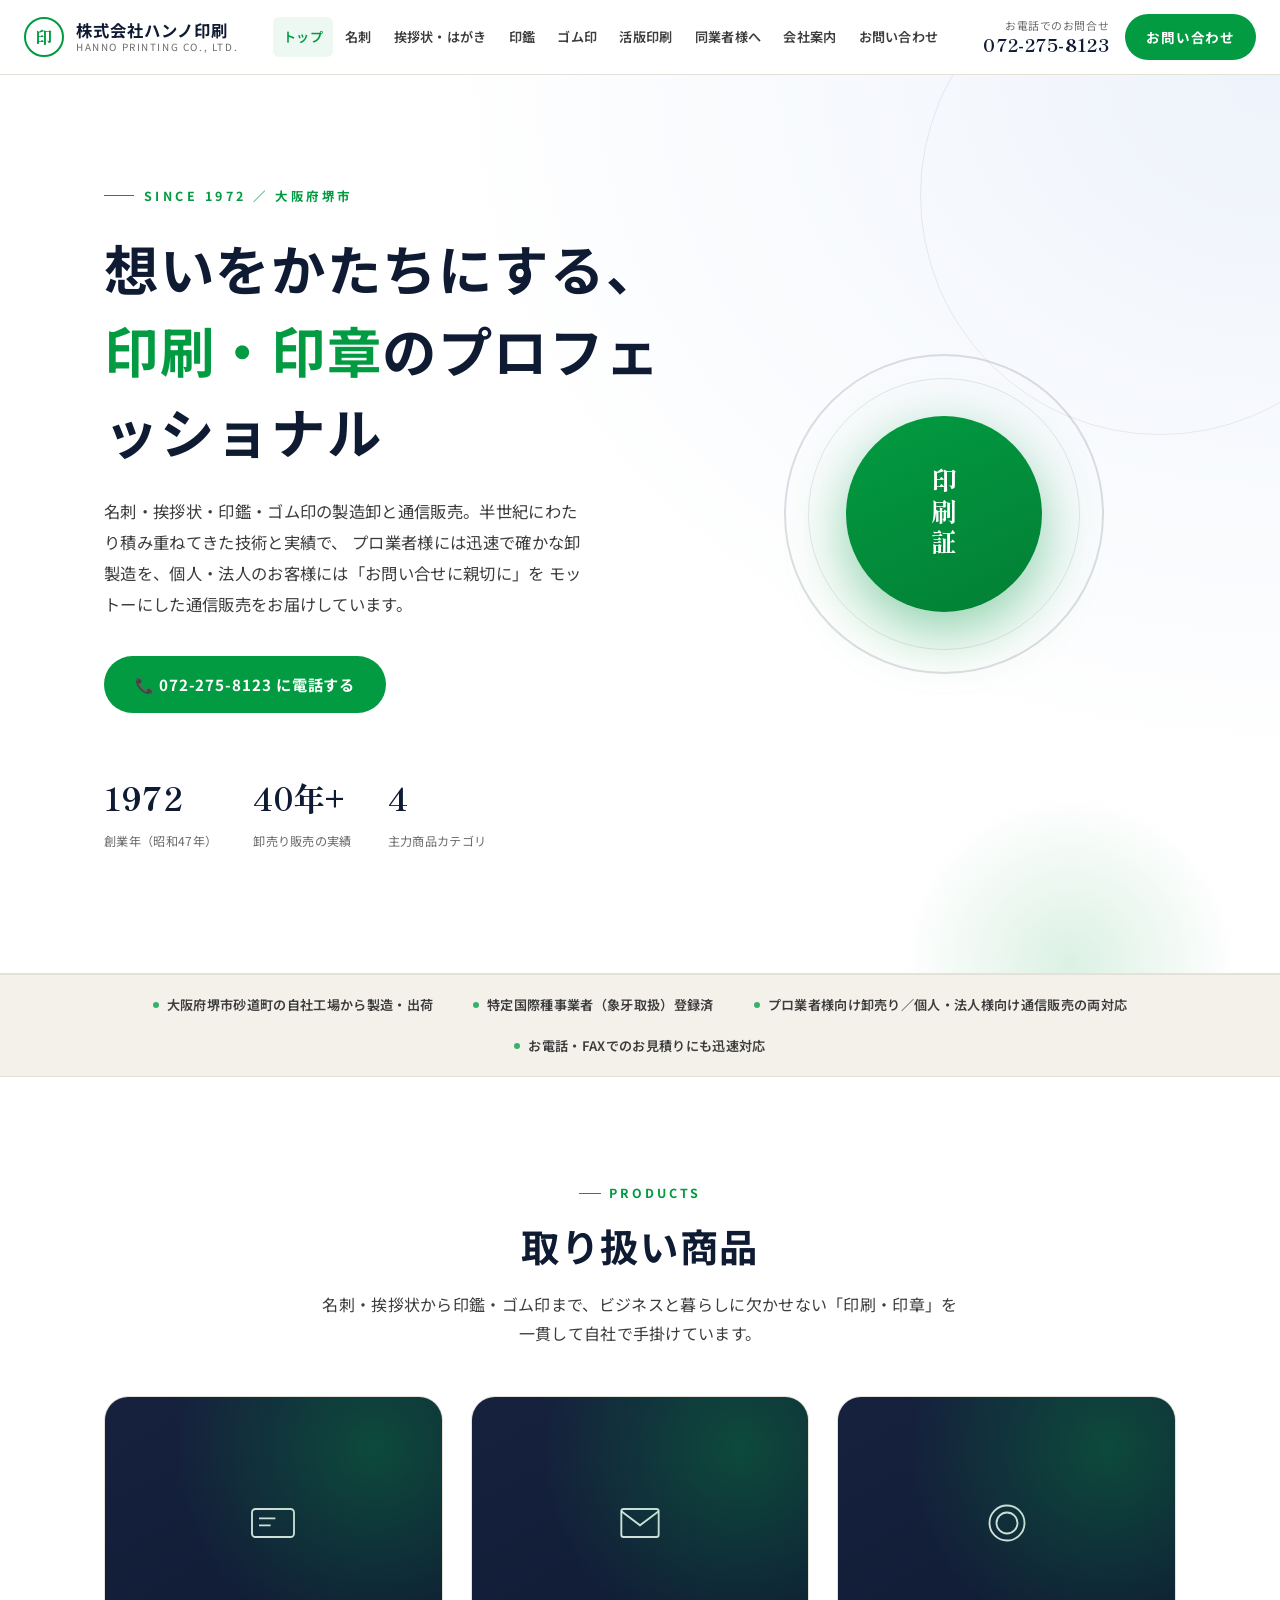
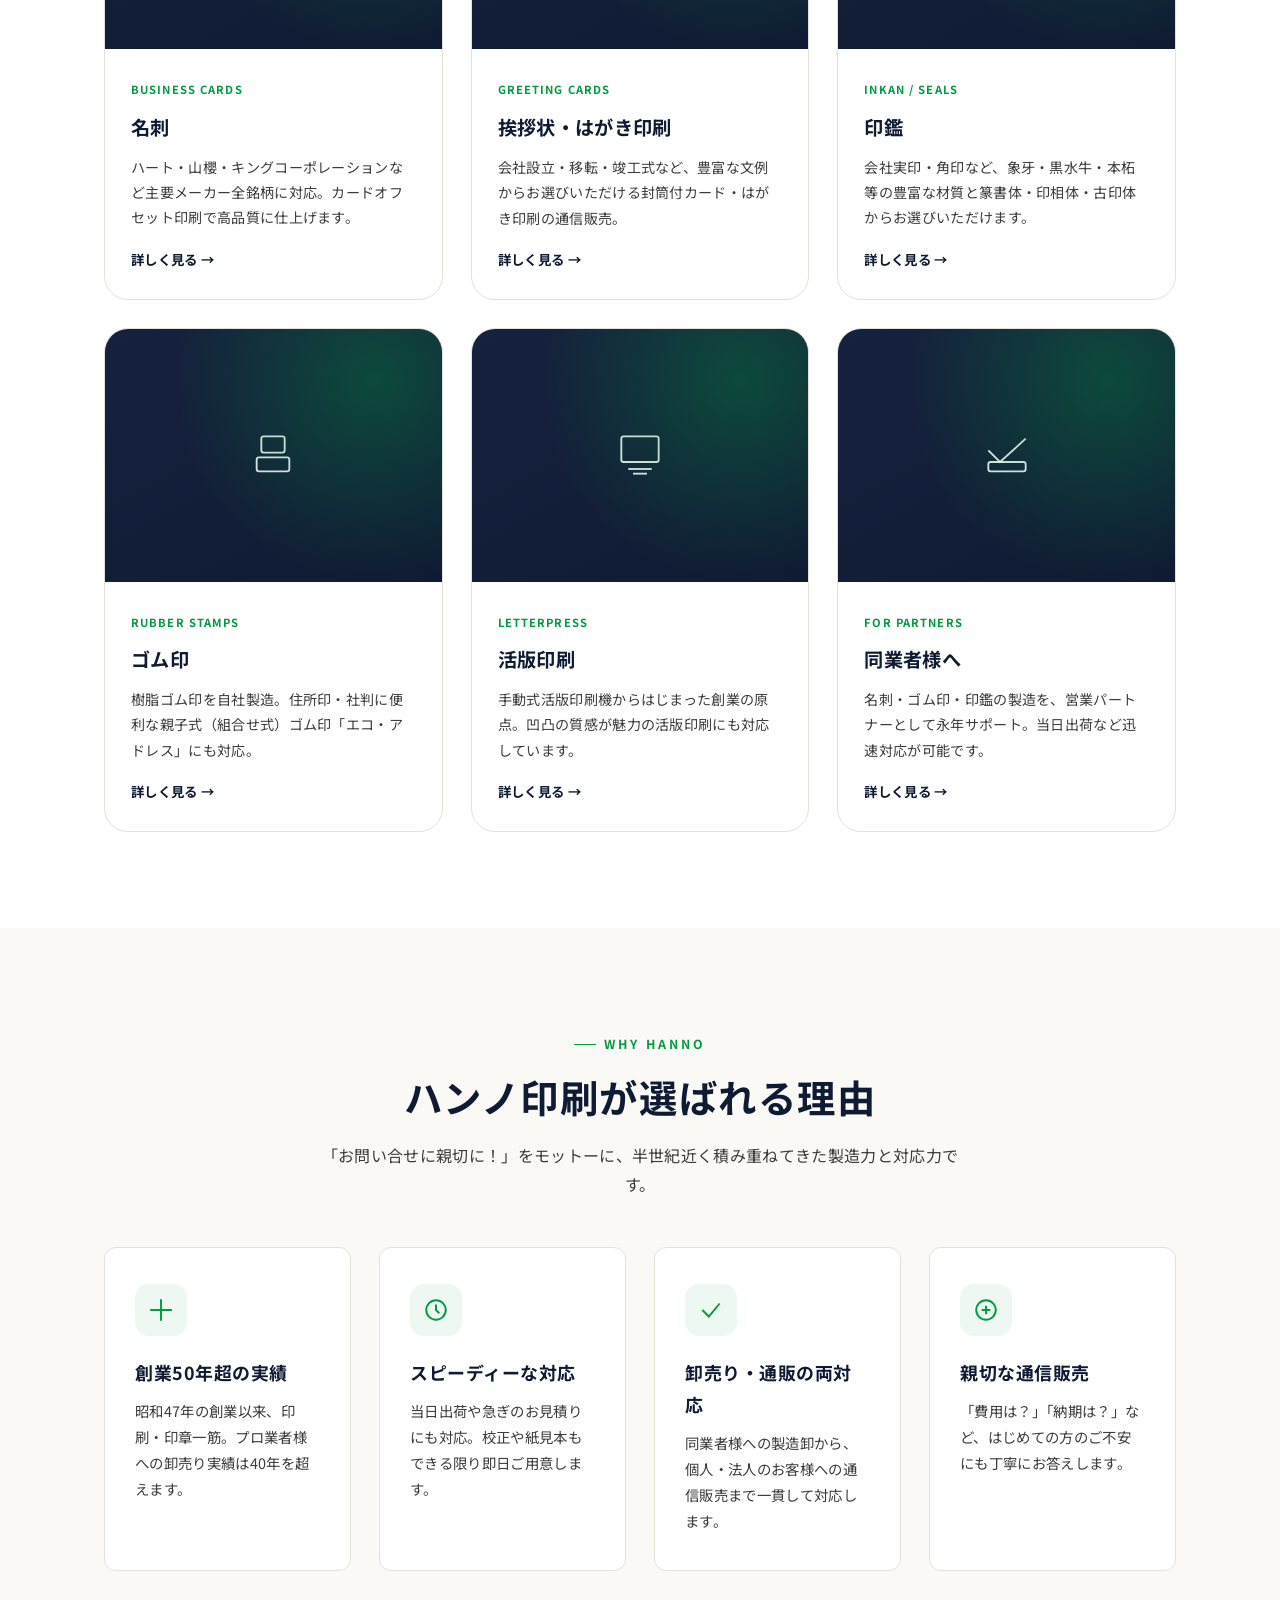
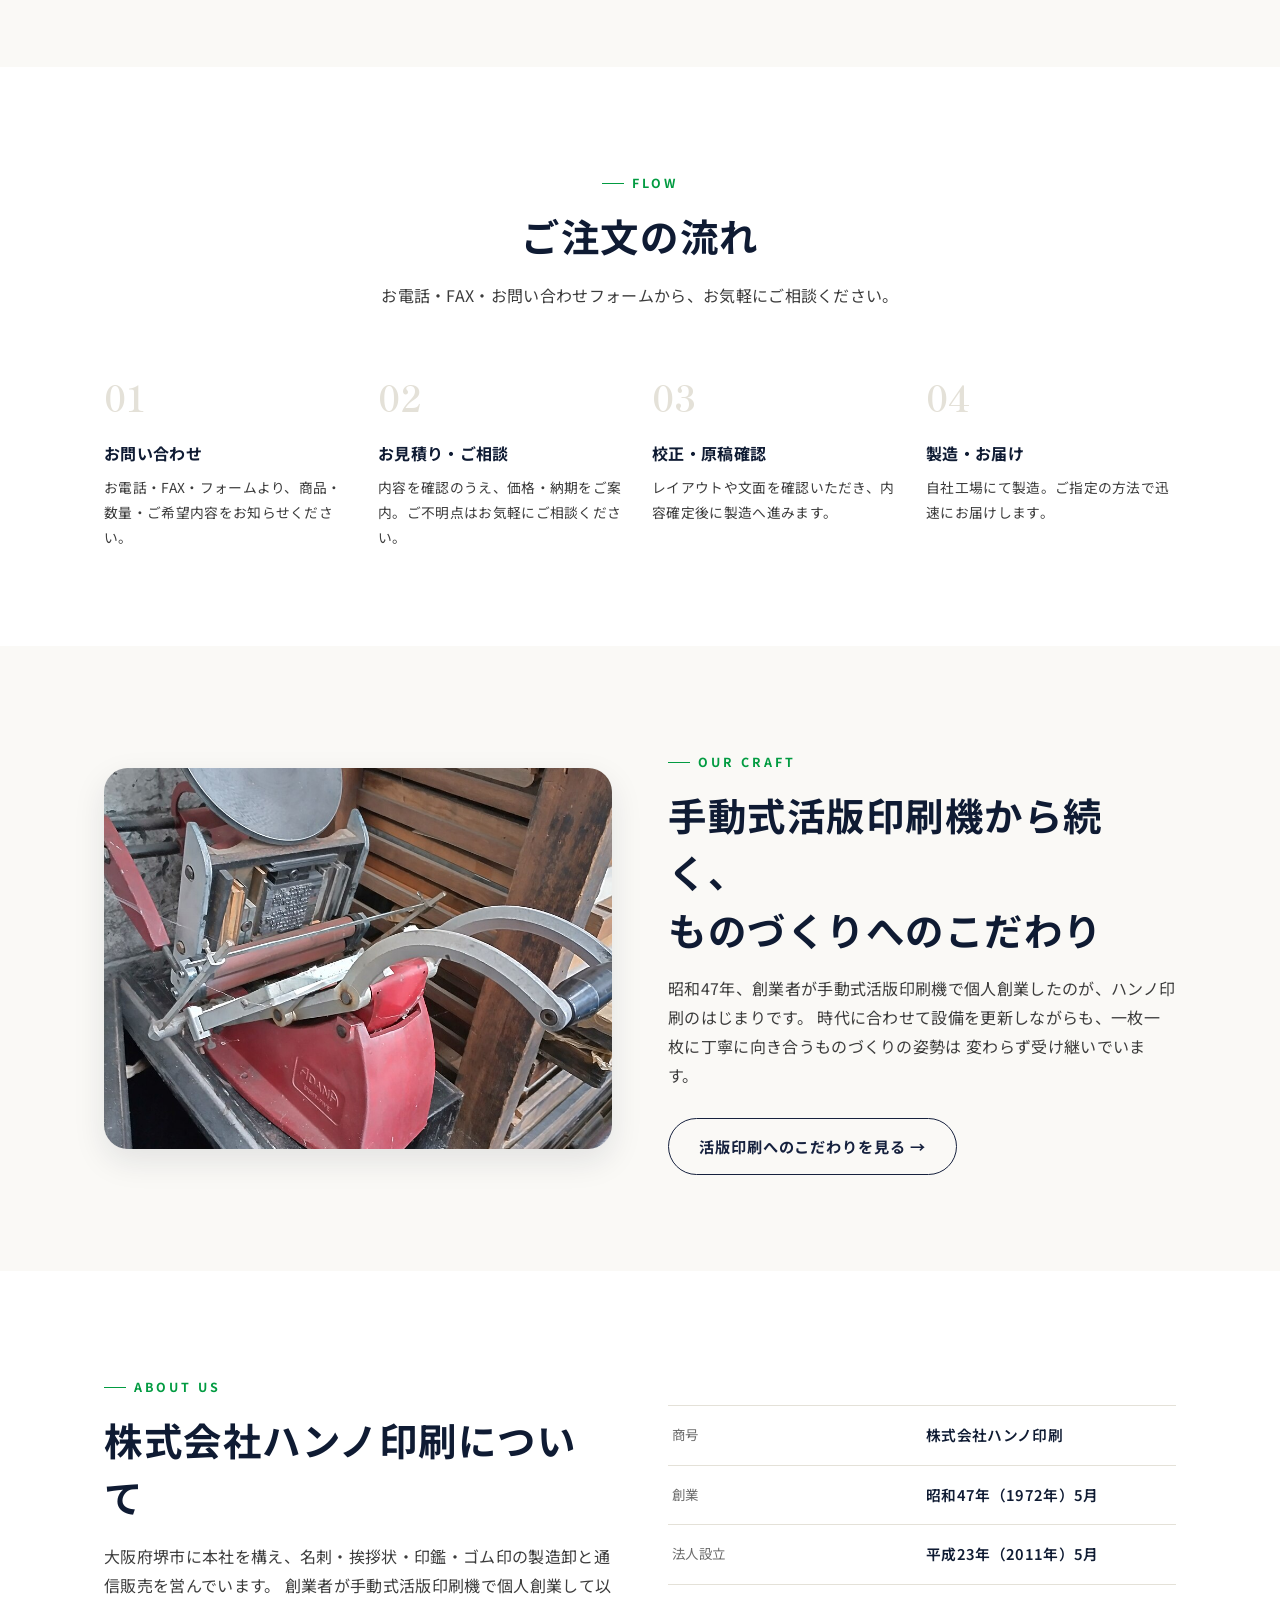
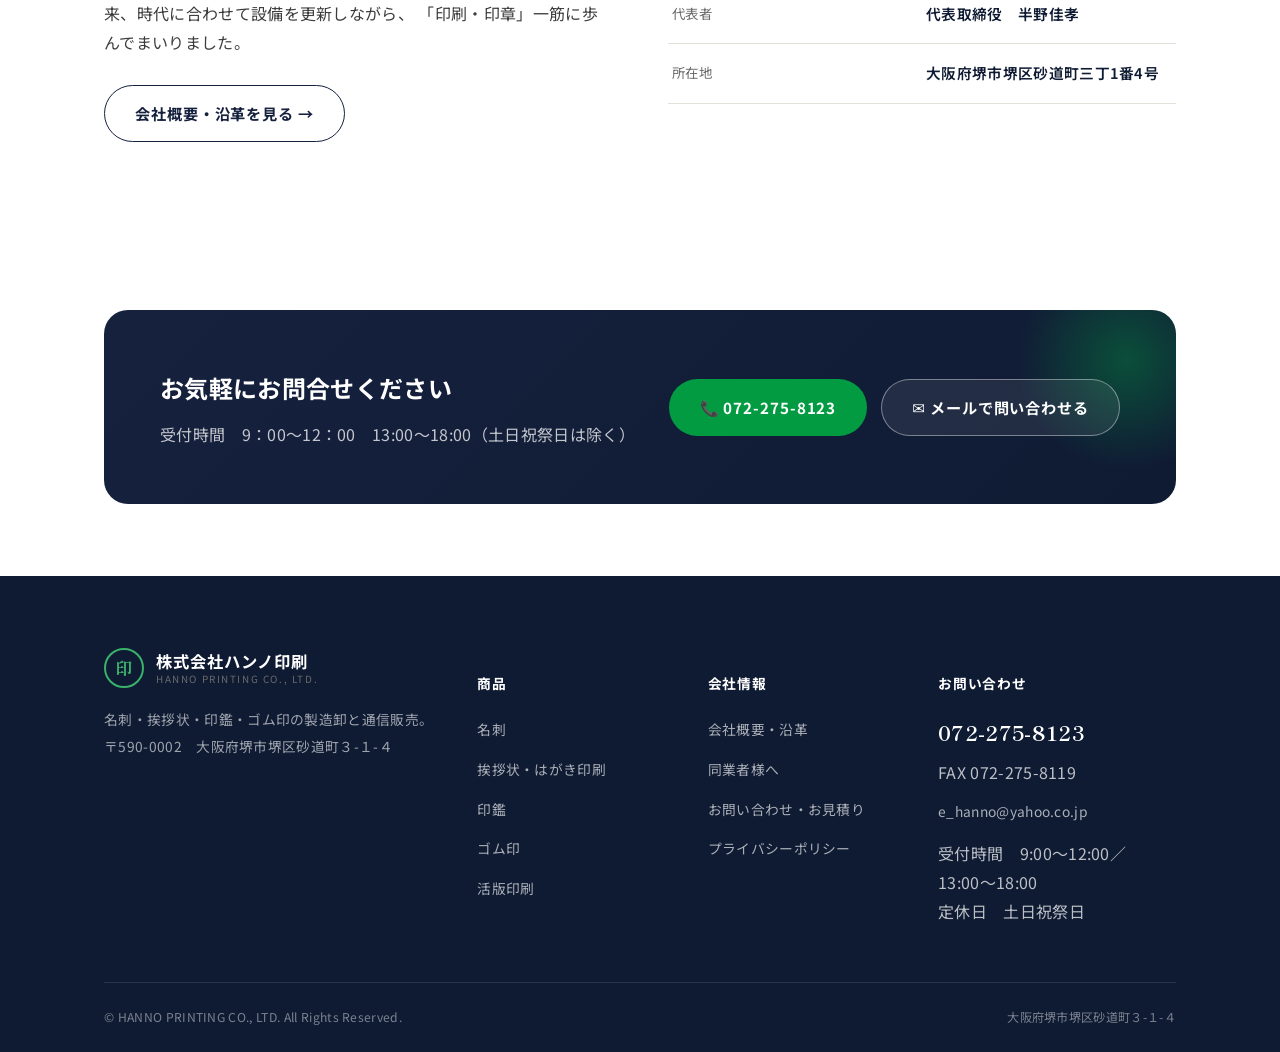
==== index.html @ 9404902e "サイト全面リニューアル：全11ページを新規作成 株式会社ハンノ印刷のホームページを、静的HTML/CSSで全面刷新。 名刺・挨拶状・印鑑・ゴム印・活版印刷・同業者様向け案内・会社案内・ お問い合わせ・" ====
<!doctype html>
<html lang="ja">
<head>
<meta charset="UTF-8">
<meta name="viewport" content="width=device-width, initial-scale=1">
<title>名刺・挨拶状・印鑑・ゴム印の製造卸と通信販売｜株式会社ハンノ印刷（大阪府堺市）</title>
<meta name="description" content="大阪府堺市の株式会社ハンノ印刷。名刺・挨拶状・印鑑・ゴム印の製造卸と通信販売を昭和47年の創業以来手掛けています。プロ業者様への卸売りから、個人・法人様への通信販売まで、親切・迅速な対応をお約束します。">
<link rel="preconnect" href="https://fonts.googleapis.com">
<link rel="preconnect" href="https://fonts.gstatic.com" crossorigin>
<link href="https://fonts.googleapis.com/css2?family=Noto+Sans+JP:wght@400;500;600;700&family=Shippori+Mincho:wght@600;700&display=swap" rel="stylesheet">
<link rel="stylesheet" href="assets/css/style.css">
</head>
<body>

<header class="site-header">
  <div class="header-inner">
    <a href="index.html" class="brand">
      <span class="brand-mark">印</span>
      <span class="brand-text">
        <span class="brand-jp">株式会社ハンノ印刷</span>
        <span class="brand-en">HANNO PRINTING CO., LTD.</span>
      </span>
    </a>
    <nav class="main-nav">
      <a href="index.html" class="active">トップ</a>
      <a href="business-cards.html">名刺</a>
      <a href="greeting-cards.html">挨拶状・はがき</a>
      <a href="inkan.html">印鑑</a>
      <a href="gomuin.html">ゴム印</a>
      <a href="letterpress.html">活版印刷</a>
      <a href="wholesale.html">同業者様へ</a>
      <a href="company.html">会社案内</a>
      <a href="contact.html">お問い合わせ</a>
    </nav>
    <div class="header-cta">
      <div class="header-tel">
        <span class="tel-label">お電話でのお問合せ</span>
        <a class="tel-number" href="tel:0722758123">072-275-8123</a>
      </div>
      <a href="contact.html" class="btn btn-primary btn-sm">お問い合わせ</a>
      <button class="nav-toggle" aria-label="メニューを開く">
        <svg viewBox="0 0 24 24" width="24" height="24" fill="none" stroke="currentColor" stroke-width="2" stroke-linecap="round"><line x1="3" y1="6" x2="21" y2="6"/><line x1="3" y1="12" x2="21" y2="12"/><line x1="3" y1="18" x2="21" y2="18"/></svg>
      </button>
    </div>
  </div>
</header>

<div class="mobile-nav">
  <div class="mobile-nav-head">
    <span class="brand-jp" style="color:#fff;font-weight:700;">MENU</span>
    <button class="mobile-nav-close" aria-label="閉じる">×</button>
  </div>
  <ul>
    <li><a href="index.html">トップページ</a></li>
    <li><a href="business-cards.html">名刺</a></li>
    <li><a href="greeting-cards.html">挨拶状・はがき印刷</a></li>
    <li><a href="examples.html">挨拶状 文例集</a></li>
    <li><a href="inkan.html">印鑑</a></li>
    <li><a href="gomuin.html">ゴム印</a></li>
    <li><a href="letterpress.html">活版印刷</a></li>
    <li><a href="wholesale.html">同業者様へ</a></li>
    <li><a href="company.html">会社案内</a></li>
    <li><a href="contact.html">お問い合わせ・お見積り</a></li>
    <li><a href="privacy.html">プライバシーポリシー</a></li>
  </ul>
  <a class="mn-tel" href="tel:0722758123">📞 072-275-8123（お電話でのお問合せ）</a>
</div>

<main>

  <!-- ===== HERO ===== -->
  <section class="hero">
    <div class="hero-inner">
      <div class="hero-copy">
        <span class="hero-eyebrow">Since 1972 ／ 大阪府堺市</span>
        <h1>想いをかたちにする、<br><em>印刷・印章</em>のプロフェッショナル</h1>
        <p class="hero-lead">
          名刺・挨拶状・印鑑・ゴム印の製造卸と通信販売。半世紀にわたり積み重ねてきた技術と実績で、
          プロ業者様には迅速で確かな卸製造を、個人・法人のお客様には「お問い合せに親切に」を
          モットーにした通信販売をお届けしています。
        </p>
        <div class="hero-actions">
          <a href="tel:0722758123" class="btn btn-primary">📞 072-275-8123 に電話する</a>
          <a href="contact.html" class="btn btn-ghost-light">お見積り・お問い合わせ</a>
        </div>
        <div class="hero-stats">
          <div class="stat">
            <div class="stat-num">1972</div>
            <div class="stat-label">創業年（昭和47年）</div>
          </div>
          <div class="stat">
            <div class="stat-num">40年+</div>
            <div class="stat-label">卸売り販売の実績</div>
          </div>
          <div class="stat">
            <div class="stat-num">4</div>
            <div class="stat-label">主力商品カテゴリ</div>
          </div>
        </div>
      </div>
      <div class="hero-visual">
        <div class="seal-emblem">
          <div class="seal-core"><span>印刷証</span></div>
        </div>
      </div>
    </div>
  </section>

  <div class="trust-strip">
    <div class="container">
      <span class="trust-item">大阪府堺市砂道町の自社工場から製造・出荷</span>
      <span class="trust-item">特定国際種事業者（象牙取扱）登録済</span>
      <span class="trust-item">プロ業者様向け卸売り／個人・法人様向け通信販売の両対応</span>
      <span class="trust-item">お電話・FAXでのお見積りにも迅速対応</span>
    </div>
  </div>

  <!-- ===== PRODUCTS ===== -->
  <section class="section" id="products">
    <div class="container">
      <div class="section-head center">
        <span class="eyebrow">Products</span>
        <h2 class="section-title">取り扱い商品</h2>
        <p class="section-lead">
          名刺・挨拶状から印鑑・ゴム印まで、ビジネスと暮らしに欠かせない「印刷・印章」を
          一貫して自社で手掛けています。
        </p>
      </div>

      <div class="grid grid-3">
        <a href="business-cards.html" class="product-card">
          <div class="thumb">
            <svg viewBox="0 0 48 48" fill="none" stroke="currentColor" stroke-width="1.6"><rect x="6" y="12" width="36" height="24" rx="3"/><line x1="12" y1="20" x2="26" y2="20"/><line x1="12" y1="26" x2="22" y2="26"/></svg>
          </div>
          <div class="body">
            <span class="tag">BUSINESS CARDS</span>
            <h3>名刺</h3>
            <p>ハート・山櫻・キングコーポレーションなど主要メーカー全銘柄に対応。カードオフセット印刷で高品質に仕上げます。</p>
            <span class="more">詳しく見る →</span>
          </div>
        </a>

        <a href="greeting-cards.html" class="product-card">
          <div class="thumb">
            <svg viewBox="0 0 48 48" fill="none" stroke="currentColor" stroke-width="1.6"><path d="M8 14 L24 26 L40 14"/><rect x="8" y="12" width="32" height="24" rx="2"/></svg>
          </div>
          <div class="body">
            <span class="tag">GREETING CARDS</span>
            <h3>挨拶状・はがき印刷</h3>
            <p>会社設立・移転・竣工式など、豊富な文例からお選びいただける封筒付カード・はがき印刷の通信販売。</p>
            <span class="more">詳しく見る →</span>
          </div>
        </a>

        <a href="inkan.html" class="product-card">
          <div class="thumb">
            <svg viewBox="0 0 48 48" fill="none" stroke="currentColor" stroke-width="1.6"><circle cx="24" cy="24" r="15"/><circle cx="24" cy="24" r="9"/></svg>
          </div>
          <div class="body">
            <span class="tag">INKAN / SEALS</span>
            <h3>印鑑</h3>
            <p>会社実印・角印など、象牙・黒水牛・本柘等の豊富な材質と篆書体・印相体・古印体からお選びいただけます。</p>
            <span class="more">詳しく見る →</span>
          </div>
        </a>

        <a href="gomuin.html" class="product-card">
          <div class="thumb">
            <svg viewBox="0 0 48 48" fill="none" stroke="currentColor" stroke-width="1.6"><rect x="14" y="8" width="20" height="14" rx="2"/><rect x="10" y="26" width="28" height="12" rx="2"/></svg>
          </div>
          <div class="body">
            <span class="tag">RUBBER STAMPS</span>
            <h3>ゴム印</h3>
            <p>樹脂ゴム印を自社製造。住所印・社判に便利な親子式（組合せ式）ゴム印「エコ・アドレス」にも対応。</p>
            <span class="more">詳しく見る →</span>
          </div>
        </a>

        <a href="letterpress.html" class="product-card">
          <div class="thumb">
            <svg viewBox="0 0 48 48" fill="none" stroke="currentColor" stroke-width="1.6"><rect x="8" y="8" width="32" height="22" rx="2"/><line x1="14" y1="36" x2="34" y2="36"/><line x1="18" y1="40" x2="30" y2="40"/></svg>
          </div>
          <div class="body">
            <span class="tag">LETTERPRESS</span>
            <h3>活版印刷</h3>
            <p>手動式活版印刷機からはじまった創業の原点。凹凸の質感が魅力の活版印刷にも対応しています。</p>
            <span class="more">詳しく見る →</span>
          </div>
        </a>

        <a href="wholesale.html" class="product-card">
          <div class="thumb">
            <svg viewBox="0 0 48 48" fill="none" stroke="currentColor" stroke-width="1.6"><path d="M8 20 L18 30 L40 10"/><rect x="8" y="30" width="32" height="8" rx="2"/></svg>
          </div>
          <div class="body">
            <span class="tag">FOR PARTNERS</span>
            <h3>同業者様へ</h3>
            <p>名刺・ゴム印・印鑑の製造を、営業パートナーとして永年サポート。当日出荷など迅速対応が可能です。</p>
            <span class="more">詳しく見る →</span>
          </div>
        </a>
      </div>
    </div>
  </section>

  <!-- ===== WHY US ===== -->
  <section class="section alt">
    <div class="container">
      <div class="section-head center">
        <span class="eyebrow">Why Hanno</span>
        <h2 class="section-title">ハンノ印刷が選ばれる理由</h2>
        <p class="section-lead">「お問い合せに親切に！」をモットーに、半世紀近く積み重ねてきた製造力と対応力です。</p>
      </div>
      <div class="grid grid-4">
        <div class="card">
          <div class="card-icon"><svg viewBox="0 0 24 24" fill="none" stroke="currentColor" stroke-width="1.8"><path d="M12 2v20M2 12h20"/></svg></div>
          <h3>創業50年超の実績</h3>
          <p>昭和47年の創業以来、印刷・印章一筋。プロ業者様への卸売り実績は40年を超えます。</p>
        </div>
        <div class="card">
          <div class="card-icon"><svg viewBox="0 0 24 24" fill="none" stroke="currentColor" stroke-width="1.8"><circle cx="12" cy="12" r="9"/><path d="M12 7v5l3 3"/></svg></div>
          <h3>スピーディーな対応</h3>
          <p>当日出荷や急ぎのお見積りにも対応。校正や紙見本もできる限り即日ご用意します。</p>
        </div>
        <div class="card">
          <div class="card-icon"><svg viewBox="0 0 24 24" fill="none" stroke="currentColor" stroke-width="1.8"><path d="M4 12l6 6L20 6"/></svg></div>
          <h3>卸売り・通販の両対応</h3>
          <p>同業者様への製造卸から、個人・法人のお客様への通信販売まで一貫して対応します。</p>
        </div>
        <div class="card">
          <div class="card-icon"><svg viewBox="0 0 24 24" fill="none" stroke="currentColor" stroke-width="1.8"><path d="M3 12a9 9 0 1018 0 9 9 0 00-18 0z"/><path d="M8 12h8M12 8v8"/></svg></div>
          <h3>親切な通信販売</h3>
          <p>「費用は？」「納期は？」など、はじめての方のご不安にも丁寧にお答えします。</p>
        </div>
      </div>
    </div>
  </section>

  <!-- ===== FLOW ===== -->
  <section class="section">
    <div class="container">
      <div class="section-head center">
        <span class="eyebrow">Flow</span>
        <h2 class="section-title">ご注文の流れ</h2>
        <p class="section-lead">お電話・FAX・お問い合わせフォームから、お気軽にご相談ください。</p>
      </div>
      <div class="steps">
        <div class="step">
          <h4>お問い合わせ</h4>
          <p>お電話・FAX・フォームより、商品・数量・ご希望内容をお知らせください。</p>
        </div>
        <div class="step">
          <h4>お見積り・ご相談</h4>
          <p>内容を確認のうえ、価格・納期をご案内。ご不明点はお気軽にご相談ください。</p>
        </div>
        <div class="step">
          <h4>校正・原稿確認</h4>
          <p>レイアウトや文面を確認いただき、内容確定後に製造へ進みます。</p>
        </div>
        <div class="step">
          <h4>製造・お届け</h4>
          <p>自社工場にて製造。ご指定の方法で迅速にお届けします。</p>
        </div>
      </div>
    </div>
  </section>

  <!-- ===== CRAFTSMANSHIP / PHOTO =====
       Photo: "Adana letterpress" by Smirkybec, CC BY-SA 4.0, via Wikimedia Commons
       https://commons.wikimedia.org/wiki/File:Adana_letterpress.jpg -->
  <section class="section alt">
    <div class="container">
      <div class="grid grid-2" style="align-items:center; gap:56px;">
        <div class="photo-frame">
          <img src="assets/img/letterpress-machine.jpg" alt="創業当時から受け継ぐ活版印刷機のイメージ" loading="lazy">
        </div>
        <div>
          <span class="eyebrow">Our Craft</span>
          <h2 class="section-title">手動式活版印刷機から続く、<br>ものづくりへのこだわり</h2>
          <p class="section-lead">
            昭和47年、創業者が手動式活版印刷機で個人創業したのが、ハンノ印刷のはじまりです。
            時代に合わせて設備を更新しながらも、一枚一枚に丁寧に向き合うものづくりの姿勢は
            変わらず受け継いでいます。
          </p>
          <a href="letterpress.html" class="btn btn-outline" style="margin-top:28px;">活版印刷へのこだわりを見る →</a>
        </div>
      </div>
    </div>
  </section>

  <!-- ===== COMPANY SUMMARY ===== -->
  <section class="section">
    <div class="container">
      <div class="grid grid-2" style="align-items:center; gap:56px;">
        <div>
          <span class="eyebrow">About Us</span>
          <h2 class="section-title">株式会社ハンノ印刷について</h2>
          <p class="section-lead">
            大阪府堺市に本社を構え、名刺・挨拶状・印鑑・ゴム印の製造卸と通信販売を営んでいます。
            創業者が手動式活版印刷機で個人創業して以来、時代に合わせて設備を更新しながら、
            「印刷・印章」一筋に歩んでまいりました。
          </p>
          <a href="company.html" class="btn btn-outline" style="margin-top:28px;">会社概要・沿革を見る →</a>
        </div>
        <dl class="spec-list">
          <dt>商号</dt><dd>株式会社ハンノ印刷</dd>
          <dt>創業</dt><dd>昭和47年（1972年）5月</dd>
          <dt>法人設立</dt><dd>平成23年（2011年）5月</dd>
          <dt>代表者</dt><dd>代表取締役　半野佳孝</dd>
          <dt>所在地</dt><dd>大阪府堺市堺区砂道町三丁1番4号</dd>
        </dl>
      </div>
    </div>
  </section>

  <!-- ===== CTA ===== -->
  <section class="section tight">
    <div class="container">
      <div class="cta-banner">
        <div>
          <h3>お気軽にお問合せください</h3>
          <p>受付時間　9：00〜12：00　13:00〜18:00（土日祝祭日は除く）</p>
        </div>
        <div class="cta-actions">
          <a href="tel:0722758123" class="btn btn-primary">📞 072-275-8123</a>
          <a href="mailto:e_hanno@yahoo.co.jp" class="btn btn-ghost-light">✉ メールで問い合わせる</a>
        </div>
      </div>
    </div>
  </section>

</main>

<footer class="site-footer">
  <div class="container">
    <div class="footer-grid">
      <div class="footer-brand">
        <a href="index.html" class="brand">
          <span class="brand-mark">印</span>
          <span class="brand-text">
            <span class="brand-jp">株式会社ハンノ印刷</span>
            <span class="brand-en">HANNO PRINTING CO., LTD.</span>
          </span>
        </a>
        <p>名刺・挨拶状・印鑑・ゴム印の製造卸と通信販売。<br>〒590-0002　大阪府堺市堺区砂道町３-１-４</p>
      </div>
      <div class="footer-col">
        <h5>商品</h5>
        <ul>
          <li><a href="business-cards.html">名刺</a></li>
          <li><a href="greeting-cards.html">挨拶状・はがき印刷</a></li>
          <li><a href="inkan.html">印鑑</a></li>
          <li><a href="gomuin.html">ゴム印</a></li>
          <li><a href="letterpress.html">活版印刷</a></li>
        </ul>
      </div>
      <div class="footer-col">
        <h5>会社情報</h5>
        <ul>
          <li><a href="company.html">会社概要・沿革</a></li>
          <li><a href="wholesale.html">同業者様へ</a></li>
          <li><a href="contact.html">お問い合わせ・お見積り</a></li>
          <li><a href="privacy.html">プライバシーポリシー</a></li>
        </ul>
      </div>
      <div class="footer-col footer-contact">
        <h5>お問い合わせ</h5>
        <a class="tel" href="tel:0722758123">072-275-8123</a>
        <p style="margin-top:6px;">FAX 072-275-8119</p>
        <p style="margin-top:10px;"><a href="mailto:e_hanno@yahoo.co.jp">e_hanno@yahoo.co.jp</a></p>
        <p style="margin-top:14px;">受付時間　9:00〜12:00／13:00〜18:00<br>定休日　土日祝祭日</p>
      </div>
    </div>
    <div class="footer-bottom">
      <span>&copy; HANNO PRINTING CO., LTD. All Rights Reserved.</span>
      <span>大阪府堺市堺区砂道町３-１-４</span>
    </div>
  </div>
</footer>

<div class="mobile-cta">
  <div class="mobile-cta-inner">
    <a href="tel:0722758123" class="call">📞 電話する</a>
    <a href="mailto:e_hanno@yahoo.co.jp" class="mail">✉ メールする</a>
  </div>
</div>

<script src="assets/js/main.js"></script>
</body>
</html>
---- assets/css/style.css ----
/* ===========================================================
   ハンノ印刷 コーポレートサイト共通スタイル
   =========================================================== */

:root {
  /* Brand colors */
  --navy-900: #0f1b33;
  --navy-800: #16213e;
  --navy-700: #1f2d4d;
  --navy-600: #2c3f68;
  --seal-600: #027f35;
  --seal-500: #029b41;
  --seal-400: #3ab16b;
  --seal-050: #edf8f2;

  --paper-000: #ffffff;
  --paper-050: #faf9f6;
  --paper-100: #f3f1ea;
  --ink-900: #1c1c1c;
  --ink-700: #3c3c3c;
  --ink-500: #6b6b6b;
  --ink-300: #a3a3a3;
  --line-200: #e4e1d8;

  --font-jp: "Noto Sans JP", "Hiragino Sans", "Yu Gothic", system-ui, -apple-system, sans-serif;
  --font-serif-jp: "Shippori Mincho", "Noto Serif JP", "Yu Mincho", serif;

  --container: 1120px;
  --radius-sm: 6px;
  --radius-md: 12px;
  --radius-lg: 24px;
  --shadow-sm: 0 2px 10px rgba(15, 27, 51, 0.06);
  --shadow-md: 0 12px 32px rgba(15, 27, 51, 0.10);
  --transition: 200ms ease;
}

*, *::before, *::after { box-sizing: border-box; }
html { scroll-behavior: smooth; }

html, body { overflow-x: hidden; }

body {
  margin: 0;
  font-family: var(--font-jp);
  color: var(--ink-900);
  background: var(--paper-000);
  line-height: 1.8;
  letter-spacing: 0.02em;
  -webkit-font-smoothing: antialiased;
}

img { max-width: 100%; display: block; }
a { color: inherit; text-decoration: none; }
ul { list-style: none; margin: 0; padding: 0; }
h1, h2, h3, h4, p { margin: 0; }

.container {
  width: 100%;
  max-width: var(--container);
  margin: 0 auto;
  padding: 0 24px;
}

/* ---------- Typography helpers ---------- */
.eyebrow {
  display: inline-flex;
  align-items: center;
  gap: 8px;
  font-size: 0.78rem;
  font-weight: 700;
  letter-spacing: 0.24em;
  color: var(--seal-500);
  text-transform: uppercase;
}
.eyebrow::before {
  content: "";
  width: 22px;
  height: 1px;
  background: var(--seal-500);
}
.section-title {
  font-size: clamp(1.6rem, 1.2rem + 1.6vw, 2.4rem);
  font-weight: 700;
  letter-spacing: 0.04em;
  color: var(--navy-900);
  margin-top: 12px;
  line-height: 1.5;
}
.section-lead {
  margin-top: 16px;
  color: var(--ink-700);
  font-size: 1rem;
  max-width: 640px;
}
.section-head { margin-bottom: 48px; }
.section-head.center { text-align: center; margin-left: auto; margin-right: auto; }
.section-head.center .section-lead { margin-left: auto; margin-right: auto; }

/* ---------- Buttons ---------- */
.btn {
  display: inline-flex;
  align-items: center;
  justify-content: center;
  gap: 8px;
  padding: 14px 30px;
  border-radius: 999px;
  font-weight: 700;
  font-size: 0.95rem;
  letter-spacing: 0.06em;
  border: 1.5px solid transparent;
  cursor: pointer;
  transition: all var(--transition);
  white-space: nowrap;
}
.btn-primary { background: var(--seal-500); color: #fff; }
.btn-primary:hover { background: var(--seal-600); transform: translateY(-1px); }
.btn-outline { background: transparent; border-color: var(--navy-800); color: var(--navy-800); }
.btn-outline:hover { background: var(--navy-800); color: #fff; }
.btn-ghost-light { background: rgba(255,255,255,0.08); border-color: rgba(255,255,255,0.4); color: #fff; }
.btn-ghost-light:hover { background: #fff; color: var(--navy-900); }
.btn-block { width: 100%; }
.btn-sm { padding: 10px 20px; font-size: 0.85rem; }

/* ---------- Header ---------- */
.site-header {
  position: sticky;
  top: 0;
  z-index: 100;
  background: rgba(255,255,255,0.92);
  backdrop-filter: saturate(180%) blur(10px);
  border-bottom: 1px solid var(--line-200);
}
.header-inner {
  display: flex;
  align-items: center;
  justify-content: space-between;
  gap: 16px;
  padding: 14px 24px;
  max-width: 1320px;
  margin: 0 auto;
}
.brand {
  display: flex;
  align-items: center;
  gap: 12px;
  color: var(--navy-900);
}
.brand-mark {
  width: 40px;
  height: 40px;
  border-radius: 50%;
  border: 2px solid var(--seal-500);
  color: var(--seal-500);
  display: flex;
  align-items: center;
  justify-content: center;
  font-family: var(--font-serif-jp);
  font-weight: 700;
  font-size: 1.05rem;
  flex-shrink: 0;
}
.brand-text { display: flex; flex-direction: column; line-height: 1.3; white-space: nowrap; }
.brand-text .brand-jp { font-weight: 700; font-size: 1.02rem; letter-spacing: 0.06em; }
.brand-text .brand-en { font-size: 0.62rem; letter-spacing: 0.16em; color: var(--ink-500); }

.main-nav { display: flex; align-items: center; gap: 2px; }
.main-nav a {
  padding: 8px 10px;
  font-size: 0.82rem;
  font-weight: 600;
  color: var(--ink-700);
  border-radius: var(--radius-sm);
  white-space: nowrap;
  transition: color var(--transition), background var(--transition);
}
.main-nav a:hover, .main-nav a.active { color: var(--seal-500); background: var(--seal-050); }

.header-cta { display: flex; align-items: center; gap: 16px; }
.header-tel {
  display: flex;
  flex-direction: column;
  line-height: 1.25;
  text-align: right;
  white-space: nowrap;
  flex-shrink: 0;
}
.header-tel .tel-number {
  font-family: var(--font-serif-jp);
  font-size: 1.15rem;
  font-weight: 700;
  color: var(--navy-900);
}
.header-tel .tel-label { font-size: 0.68rem; color: var(--ink-500); letter-spacing: 0.05em; }

.nav-toggle {
  display: none;
  align-items: center;
  justify-content: center;
  width: 40px;
  height: 40px;
  border: none;
  background: none;
  color: var(--navy-900);
  cursor: pointer;
  flex-shrink: 0;
  padding: 0;
}

/* ---------- Hero ---------- */
.hero {
  position: relative;
  background: radial-gradient(120% 140% at 100% 0%, #eef3fb, var(--paper-000) 55%);
  color: var(--ink-900);
  overflow: hidden;
  border-bottom: 1px solid var(--line-200);
}
.hero::before {
  content: "";
  position: absolute;
  right: -120px;
  top: -120px;
  width: 480px;
  height: 480px;
  border-radius: 50%;
  border: 1px solid rgba(22,33,62,0.08);
}
.hero::after {
  content: "";
  position: absolute;
  right: 40px;
  bottom: -160px;
  width: 340px;
  height: 340px;
  border-radius: 50%;
  background: radial-gradient(circle, rgba(2,155,65,0.14), transparent 70%);
}
.hero-inner {
  position: relative;
  z-index: 1;
  max-width: var(--container);
  margin: 0 auto;
  padding: 100px 24px 120px;
  display: grid;
  grid-template-columns: 1.1fr 0.9fr;
  gap: 40px;
  align-items: center;
}
.hero-eyebrow {
  display: inline-flex;
  align-items: center;
  gap: 10px;
  font-size: 0.78rem;
  font-weight: 700;
  letter-spacing: 0.28em;
  color: var(--seal-500);
  text-transform: uppercase;
}
.hero-eyebrow::before { content: ""; width: 30px; height: 1px; background: var(--seal-500); }
.hero h1 {
  margin-top: 20px;
  font-size: clamp(2.1rem, 1.5rem + 2.4vw, 3.4rem);
  font-weight: 700;
  line-height: 1.5;
  letter-spacing: 0.03em;
  color: var(--navy-900);
}
.hero h1 em {
  font-style: normal;
  color: var(--seal-500);
}
.hero-lead {
  margin-top: 24px;
  font-size: 1.02rem;
  color: var(--ink-700);
  max-width: 480px;
  line-height: 1.9;
}
.hero-actions { margin-top: 36px; display: flex; flex-wrap: wrap; gap: 14px; }
.hero-stats {
  margin-top: 56px;
  display: flex;
  gap: 36px;
  flex-wrap: wrap;
}
.hero-stats .stat-num {
  font-family: var(--font-serif-jp);
  font-size: 2rem;
  font-weight: 700;
  color: var(--navy-900);
}
.hero-stats .stat-label { font-size: 0.76rem; color: var(--ink-500); margin-top: 4px; }

.hero-visual {
  position: relative;
  display: flex;
  align-items: center;
  justify-content: center;
}
.seal-emblem {
  width: min(320px, 80vw);
  aspect-ratio: 1;
  border-radius: 50%;
  border: 2px solid rgba(22,33,62,0.14);
  display: flex;
  align-items: center;
  justify-content: center;
  position: relative;
}
.seal-emblem::before {
  content: "";
  position: absolute;
  inset: 22px;
  border-radius: 50%;
  border: 1px solid rgba(22,33,62,0.10);
}
.seal-emblem .seal-core {
  width: 62%;
  aspect-ratio: 1;
  border-radius: 50%;
  background: linear-gradient(155deg, var(--seal-500), var(--seal-600));
  display: flex;
  align-items: center;
  justify-content: center;
  box-shadow: 0 20px 60px rgba(2,155,65,0.45);
}
.seal-core span {
  font-family: var(--font-serif-jp);
  writing-mode: vertical-rl;
  color: #fff;
  font-size: 1.6rem;
  font-weight: 700;
  letter-spacing: 0.2em;
}

/* ---------- Trust strip ---------- */
.trust-strip { background: var(--paper-100); border-top: 1px solid var(--line-200); border-bottom: 1px solid var(--line-200); }
.trust-strip .container {
  display: flex;
  flex-wrap: wrap;
  gap: 18px 40px;
  padding: 18px 24px;
  justify-content: center;
}
.trust-strip .trust-item {
  color: var(--ink-700);
  font-size: 0.82rem;
  font-weight: 600;
  display: flex;
  align-items: center;
  gap: 8px;
}
.trust-strip .trust-item::before {
  content: "";
  width: 6px;
  height: 6px;
  border-radius: 50%;
  background: var(--seal-400);
}

/* ---------- Section base ---------- */
.section { padding: 96px 0; }
.section.tight { padding: 72px 0; }
.section.alt { background: var(--paper-050); }
.section.dark { background: var(--navy-900); color: #fff; }
.section.dark .section-title { color: #fff; }
.section.dark .section-lead { color: rgba(255,255,255,0.72); }

/* ---------- Product / feature cards ---------- */
.grid { display: grid; gap: 28px; }
.grid-2 { grid-template-columns: repeat(2, 1fr); }
.grid-3 { grid-template-columns: repeat(3, 1fr); }
.grid-4 { grid-template-columns: repeat(4, 1fr); }

.card {
  background: #fff;
  border: 1px solid var(--line-200);
  border-radius: var(--radius-md);
  padding: 36px 30px;
  transition: transform var(--transition), box-shadow var(--transition);
}
.card:hover { transform: translateY(-4px); box-shadow: var(--shadow-md); }
.card-icon {
  width: 52px;
  height: 52px;
  border-radius: 14px;
  background: var(--seal-050);
  color: var(--seal-500);
  display: flex;
  align-items: center;
  justify-content: center;
  margin-bottom: 20px;
}
.card-icon svg { width: 26px; height: 26px; }
.card h3 { font-size: 1.12rem; font-weight: 700; color: var(--navy-900); letter-spacing: 0.03em; }
.card p { margin-top: 10px; font-size: 0.9rem; color: var(--ink-700); }
.card .card-link {
  margin-top: 18px;
  display: inline-flex;
  align-items: center;
  gap: 6px;
  font-size: 0.85rem;
  font-weight: 700;
  color: var(--seal-500);
}

.product-card {
  display: block;
  border-radius: var(--radius-lg);
  overflow: hidden;
  border: 1px solid var(--line-200);
  background: #fff;
  transition: transform var(--transition), box-shadow var(--transition);
}
.product-card:hover { transform: translateY(-6px); box-shadow: var(--shadow-md); }
.product-card .thumb {
  aspect-ratio: 4/3;
  background: linear-gradient(150deg, var(--navy-800), var(--navy-900));
  display: flex;
  align-items: center;
  justify-content: center;
  position: relative;
  overflow: hidden;
}
.product-card .thumb svg { width: 56px; height: 56px; color: rgba(255,255,255,0.9); }
.product-card .thumb::after {
  content: "";
  position: absolute;
  inset: 0;
  background: radial-gradient(circle at 80% 20%, rgba(2,155,65,0.35), transparent 60%);
}
.product-card .body { padding: 24px 26px 28px; }
.product-card .tag {
  font-size: 0.7rem;
  font-weight: 700;
  color: var(--seal-500);
  letter-spacing: 0.1em;
}
.product-card h3 { margin-top: 8px; font-size: 1.2rem; font-weight: 700; color: var(--navy-900); }
.product-card p { margin-top: 10px; font-size: 0.88rem; color: var(--ink-700); }
.product-card .more { margin-top: 16px; font-size: 0.84rem; font-weight: 700; color: var(--navy-900); display: flex; align-items: center; gap: 6px; }

/* ---------- Steps ---------- */
.steps { counter-reset: step; display: grid; grid-template-columns: repeat(4, 1fr); gap: 24px; }
.step { position: relative; padding-top: 8px; }
.step::before {
  counter-increment: step;
  content: "0" counter(step);
  font-family: var(--font-serif-jp);
  font-size: 2.2rem;
  font-weight: 700;
  color: var(--line-200);
}
.step h4 { margin-top: 10px; font-size: 1rem; font-weight: 700; color: var(--navy-900); }
.step p { margin-top: 8px; font-size: 0.86rem; color: var(--ink-700); }

/* ---------- Photo frame ---------- */
.photo-frame {
  border-radius: var(--radius-lg);
  overflow: hidden;
  box-shadow: var(--shadow-md);
  aspect-ratio: 4/3;
}
.photo-frame img { width: 100%; height: 100%; object-fit: cover; }

/* ---------- Timeline ---------- */
.timeline { position: relative; margin-top: 12px; }
.timeline::before {
  content: "";
  position: absolute;
  left: 128px;
  top: 6px;
  bottom: 6px;
  width: 1px;
  background: var(--line-200);
}
.timeline-item {
  position: relative;
  display: grid;
  grid-template-columns: 128px 1fr;
  gap: 28px;
  padding: 18px 0;
}
.timeline-item .t-year {
  font-family: var(--font-serif-jp);
  font-weight: 700;
  font-size: 0.92rem;
  color: var(--seal-500);
  text-align: right;
  padding-right: 24px;
  position: relative;
  white-space: nowrap;
}
.timeline-item .t-year::after {
  content: "";
  position: absolute;
  right: -5px;
  top: 6px;
  width: 9px;
  height: 9px;
  border-radius: 50%;
  background: var(--seal-500);
  border: 2px solid #fff;
  box-shadow: 0 0 0 1px var(--line-200);
}
.timeline-item .t-body { font-size: 0.92rem; color: var(--ink-700); }
.timeline-item .t-body strong { color: var(--navy-900); }

/* ---------- Tables ---------- */
.table-scroll { overflow-x: auto; border: 1px solid var(--line-200); border-radius: var(--radius-md); }
table.price-table { width: 100%; border-collapse: collapse; min-width: 560px; font-size: 0.88rem; }
table.price-table caption { text-align: left; padding: 16px 20px 0; font-weight: 700; color: var(--navy-900); }
table.price-table th, table.price-table td { padding: 13px 16px; border-bottom: 1px solid var(--line-200); text-align: center; white-space: nowrap; }
table.price-table th { background: var(--navy-900); color: #fff; font-weight: 600; font-size: 0.8rem; letter-spacing: 0.04em; }
table.price-table td:first-child, table.price-table th:first-child { text-align: left; position: sticky; left: 0; background: var(--paper-050); }
table.price-table th:first-child { background: var(--navy-900); }
table.price-table tbody tr:nth-child(even) td { background: var(--paper-050); }
table.price-table tbody tr:nth-child(even) td:first-child { background: #f0eee5; }
.table-note { margin-top: 12px; font-size: 0.8rem; color: var(--ink-500); }

/* ---------- Material / spec grid ---------- */
.spec-list { display: grid; grid-template-columns: repeat(2, 1fr); border-top: 1px solid var(--line-200); }
.spec-list dt, .spec-list dd { padding: 16px 4px; border-bottom: 1px solid var(--line-200); margin: 0; }
.spec-list dt { color: var(--ink-500); font-size: 0.84rem; grid-column: 1; }
.spec-list dd { color: var(--navy-900); font-weight: 600; font-size: 0.92rem; grid-column: 2; }

/* ---------- CTA banner ---------- */
.cta-banner {
  border-radius: var(--radius-lg);
  background: linear-gradient(135deg, var(--navy-800), var(--navy-900));
  color: #fff;
  padding: 56px;
  display: flex;
  align-items: center;
  justify-content: space-between;
  gap: 32px;
  flex-wrap: wrap;
  position: relative;
  overflow: hidden;
}
.cta-banner::after {
  content: "";
  position: absolute;
  right: -60px;
  top: -60px;
  width: 220px;
  height: 220px;
  border-radius: 50%;
  background: radial-gradient(circle, rgba(2,155,65,0.4), transparent 70%);
}
.cta-banner h3 { font-size: 1.5rem; font-weight: 700; position: relative; z-index: 1; }
.cta-banner p { margin-top: 10px; color: rgba(255,255,255,0.75); position: relative; z-index: 1; }
.cta-banner .cta-actions { display: flex; gap: 14px; flex-wrap: wrap; position: relative; z-index: 1; }

/* ---------- Contact quick cards ---------- */
.contact-quick { display: grid; grid-template-columns: repeat(3, 1fr); gap: 20px; }
.contact-quick .qc {
  border: 1px solid var(--line-200);
  border-radius: var(--radius-md);
  padding: 26px;
  text-align: center;
}
.contact-quick .qc .qc-label { font-size: 0.78rem; color: var(--ink-500); letter-spacing: 0.06em; }
.contact-quick .qc .qc-value { margin-top: 8px; font-family: var(--font-serif-jp); font-size: 1.4rem; font-weight: 700; color: var(--navy-900); }
.contact-quick .qc .qc-sub { margin-top: 4px; font-size: 0.78rem; color: var(--ink-500); }

/* ---------- Forms ---------- */
.form-grid { display: grid; gap: 18px; }
.field label { display: block; font-size: 0.85rem; font-weight: 700; color: var(--navy-900); margin-bottom: 8px; }
.field .req { color: var(--seal-500); font-size: 0.72rem; margin-left: 6px; }
.field input, .field select, .field textarea {
  width: 100%;
  padding: 13px 16px;
  border: 1px solid var(--line-200);
  border-radius: var(--radius-sm);
  font-family: inherit;
  font-size: 0.92rem;
  background: var(--paper-050);
}
.field textarea { resize: vertical; min-height: 140px; }
.field input:focus, .field select:focus, .field textarea:focus {
  outline: none;
  border-color: var(--seal-500);
  background: #fff;
}
.field-row { display: grid; grid-template-columns: 1fr 1fr; gap: 18px; }

/* ---------- Breadcrumb / page header ---------- */
.page-header {
  background: var(--navy-900);
  color: #fff;
  padding: 64px 0 56px;
}
.page-header .crumb { font-size: 0.78rem; color: rgba(255,255,255,0.55); display: flex; gap: 8px; align-items: center; }
.page-header .crumb a { color: rgba(255,255,255,0.75); }
.page-header h1 { margin-top: 14px; font-size: clamp(1.7rem, 1.3rem + 1.6vw, 2.5rem); font-weight: 700; }
.page-header p { margin-top: 14px; color: rgba(255,255,255,0.72); max-width: 620px; }

/* ---------- FAQ ---------- */
.faq-item { border-bottom: 1px solid var(--line-200); padding: 22px 0; }
.faq-item h4 { font-size: 0.98rem; font-weight: 700; color: var(--navy-900); display: flex; gap: 12px; }
.faq-item h4::before { content: "Q"; color: var(--seal-500); font-family: var(--font-serif-jp); }
.faq-item .a { margin-top: 10px; font-size: 0.9rem; color: var(--ink-700); display: flex; gap: 12px; }
.faq-item .a::before { content: "A"; color: var(--ink-300); font-family: var(--font-serif-jp); font-weight: 700; }

/* ---------- Footer ---------- */
.site-footer { background: var(--navy-900); color: rgba(255,255,255,0.72); padding: 72px 0 0; }
.footer-grid {
  display: grid;
  grid-template-columns: 1.4fr 0.8fr 0.8fr 1fr;
  gap: 40px;
  padding-bottom: 56px;
  border-bottom: 1px solid rgba(255,255,255,0.1);
}
.footer-brand .brand { color: #fff; margin-bottom: 18px; }
.footer-brand .brand-mark { border-color: var(--seal-400); color: var(--seal-400); }
.footer-brand p { font-size: 0.86rem; line-height: 1.9; color: rgba(255,255,255,0.6); }
.footer-col h5 { color: #fff; font-size: 0.86rem; letter-spacing: 0.06em; margin-bottom: 18px; }
.footer-col ul li { margin-bottom: 11px; }
.footer-col a { font-size: 0.86rem; color: rgba(255,255,255,0.65); transition: color var(--transition); }
.footer-col a:hover { color: #fff; }
.footer-contact .tel { font-family: var(--font-serif-jp); font-size: 1.3rem; font-weight: 700; color: #fff; }
.footer-bottom {
  display: flex;
  justify-content: space-between;
  align-items: center;
  flex-wrap: wrap;
  gap: 12px;
  padding: 24px 0;
  font-size: 0.76rem;
  color: rgba(255,255,255,0.45);
}

/* ---------- Sticky mobile CTA ---------- */
.mobile-cta {
  display: none;
  position: fixed;
  bottom: 0;
  left: 0;
  right: 0;
  z-index: 200;
  background: #fff;
  border-top: 1px solid var(--line-200);
  box-shadow: 0 -8px 24px rgba(0,0,0,0.08);
}
.mobile-cta-inner { display: grid; grid-template-columns: 1fr 1fr; }
.mobile-cta a {
  padding: 14px 10px;
  text-align: center;
  font-weight: 700;
  font-size: 0.85rem;
  display: flex;
  align-items: center;
  justify-content: center;
  gap: 8px;
}
.mobile-cta a.call { background: var(--seal-500); color: #fff; }
.mobile-cta a.mail { background: var(--navy-900); color: #fff; }

/* =========================================================
   Responsive
   ========================================================= */
@media (max-width: 980px) {
  .main-nav { display: none; }
  .nav-toggle { display: flex; }
  .header-tel { display: none; }
  .header-cta > a.btn { display: none; }
  .brand-text { white-space: normal; }
  .brand-text .brand-jp { font-size: 0.92rem; }
  .hero-inner { grid-template-columns: 1fr; padding: 64px 24px 80px; text-align: left; }
  .hero-visual { order: -1; margin-bottom: 12px; }
  .seal-emblem { width: 200px; }
  .grid-2, .grid-3, .grid-4 { grid-template-columns: repeat(2, 1fr); }
  .steps { grid-template-columns: repeat(2, 1fr); }
  .footer-grid { grid-template-columns: 1fr 1fr; }
  .contact-quick { grid-template-columns: 1fr; }
  .field-row { grid-template-columns: 1fr; }
  .mobile-cta { display: block; }
  body { padding-bottom: 56px; }
}

@media (max-width: 640px) {
  .section { padding: 64px 0; }
  .grid-2, .grid-3, .grid-4 { grid-template-columns: 1fr; }
  .steps { grid-template-columns: 1fr; }
  .footer-grid { grid-template-columns: 1fr; gap: 32px; }
  .spec-list { grid-template-columns: 1fr; }
  .spec-list dt { grid-column: 1; padding-bottom: 2px; border-bottom: none; }
  .spec-list dd { grid-column: 1; padding-top: 2px; }
  .cta-banner { padding: 36px 24px; flex-direction: column; align-items: flex-start; }
  .page-header { padding: 48px 0 40px; }
  .timeline::before { left: 88px; }
  .timeline-item { grid-template-columns: 88px 1fr; gap: 16px; }
  .timeline-item .t-year { font-size: 0.8rem; padding-right: 16px; white-space: normal; }
}

/* ---------- Mobile nav drawer ---------- */
.mobile-nav {
  position: fixed;
  inset: 0;
  z-index: 300;
  background: var(--navy-900);
  color: #fff;
  transform: translateX(100%);
  transition: transform 260ms ease;
  overflow-y: auto;
}
.mobile-nav.open { transform: translateX(0); }
.mobile-nav-head { display: flex; justify-content: space-between; align-items: center; padding: 18px 24px; border-bottom: 1px solid rgba(255,255,255,0.1); }
.mobile-nav-close { background: none; border: none; color: #fff; font-size: 1.6rem; cursor: pointer; }
.mobile-nav ul { padding: 12px 24px 40px; }
.mobile-nav li { border-bottom: 1px solid rgba(255,255,255,0.08); }
.mobile-nav a { display: block; padding: 18px 4px; font-size: 1.05rem; font-weight: 600; }
.mobile-nav .mn-tel { margin: 20px 0; display: block; text-align: center; padding: 16px; background: var(--seal-500); border-radius: 999px; font-weight: 700; }
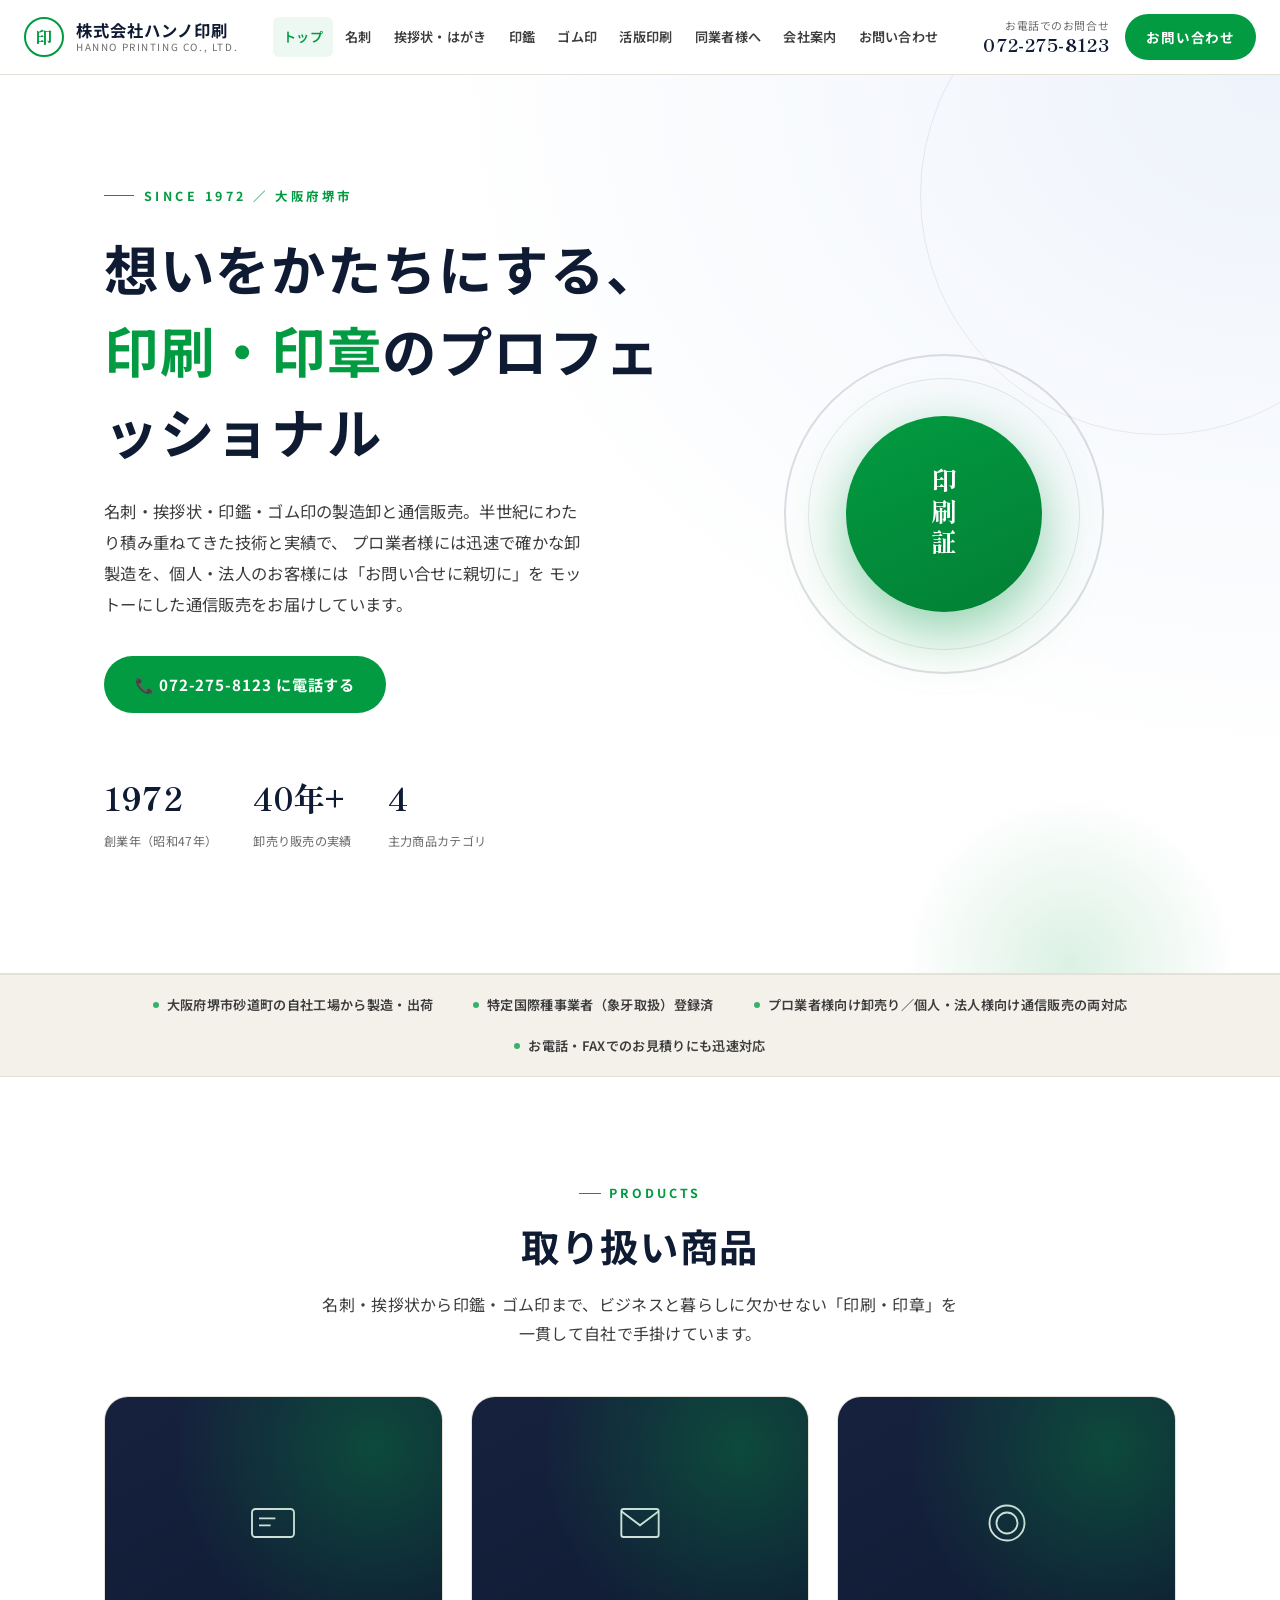
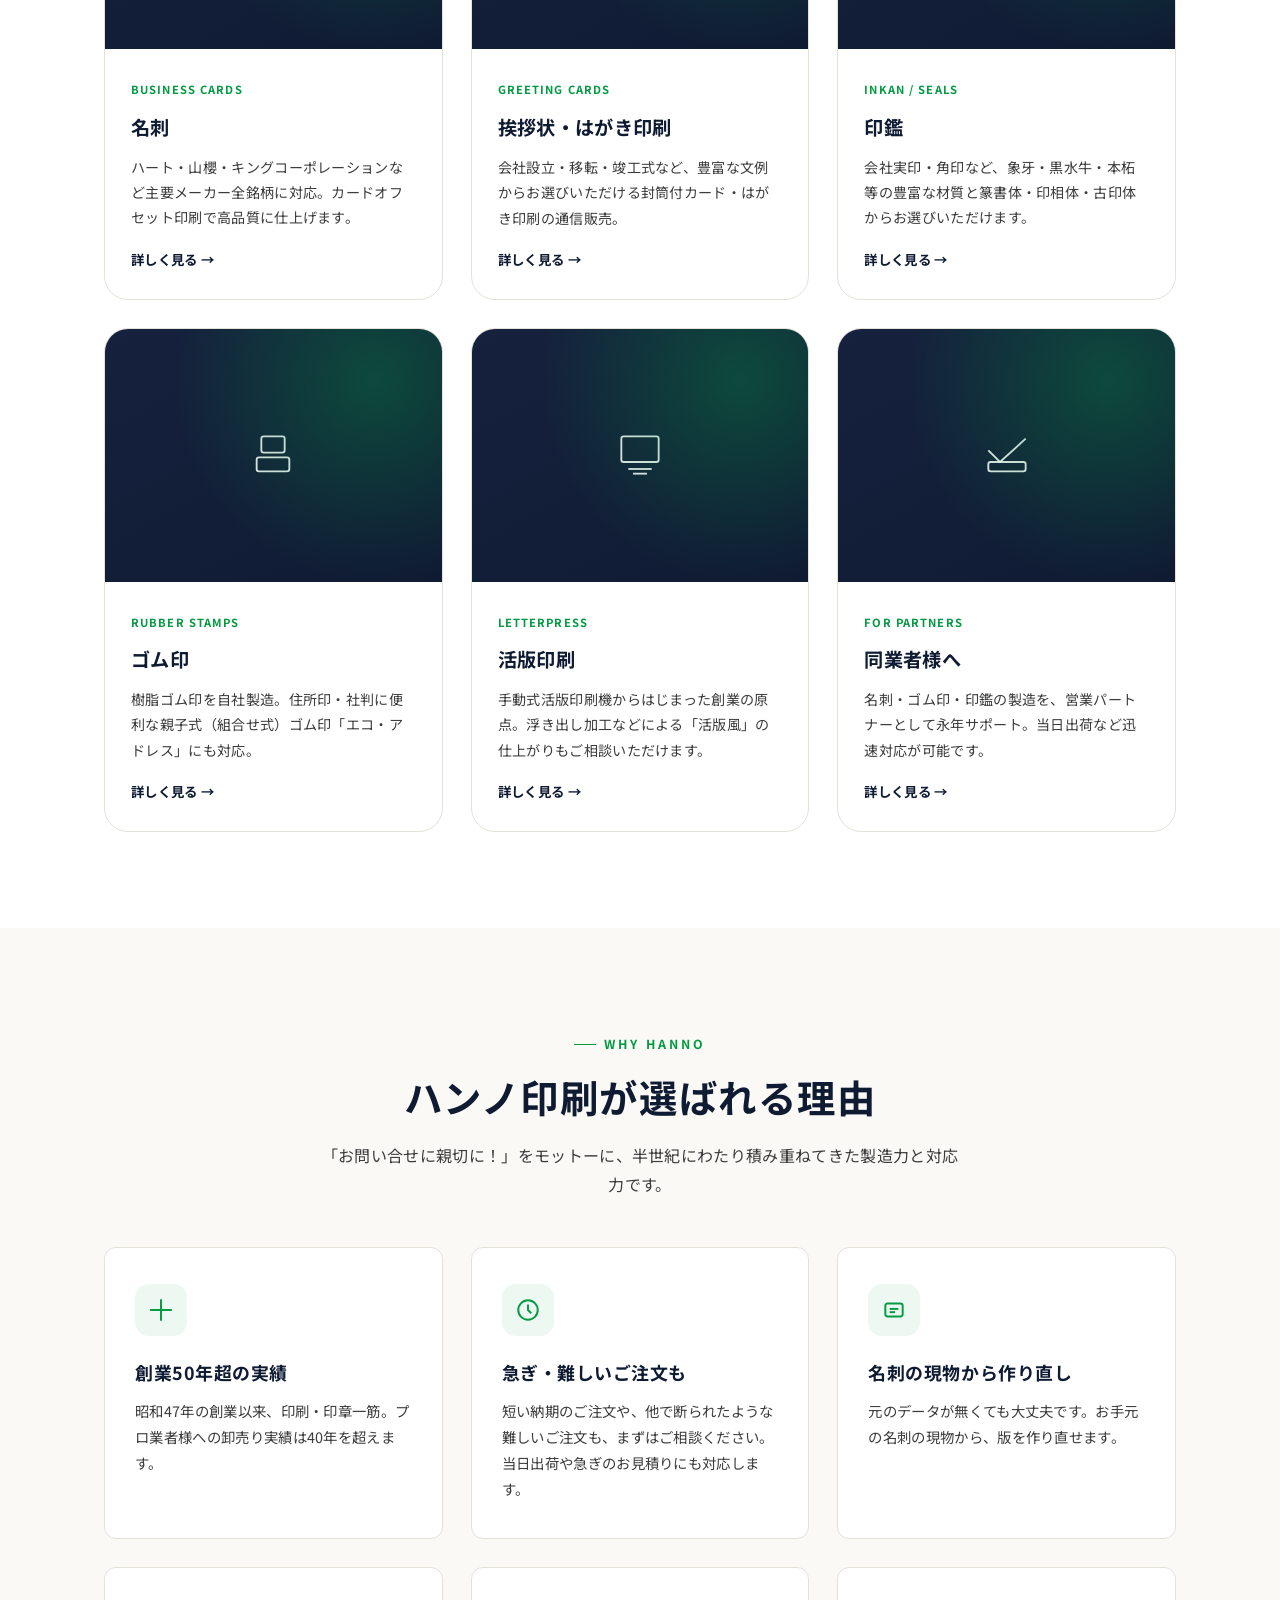
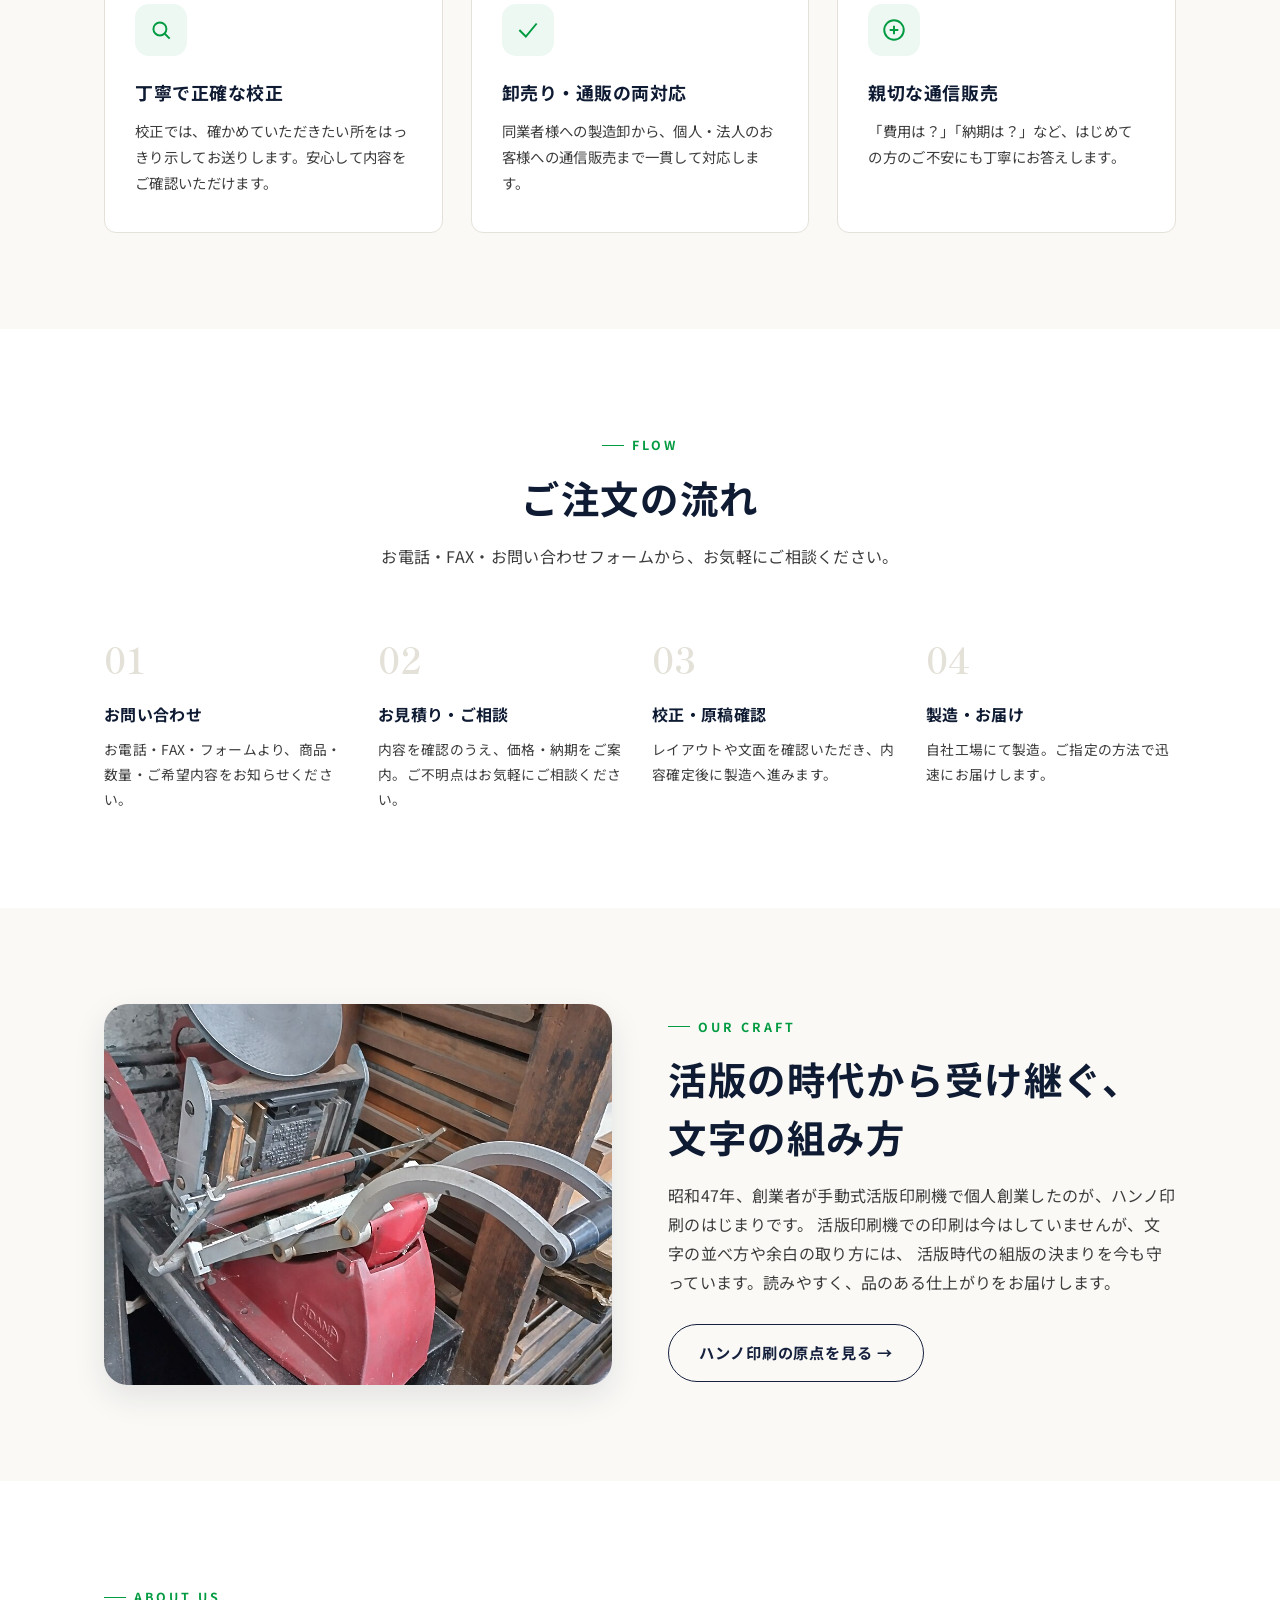
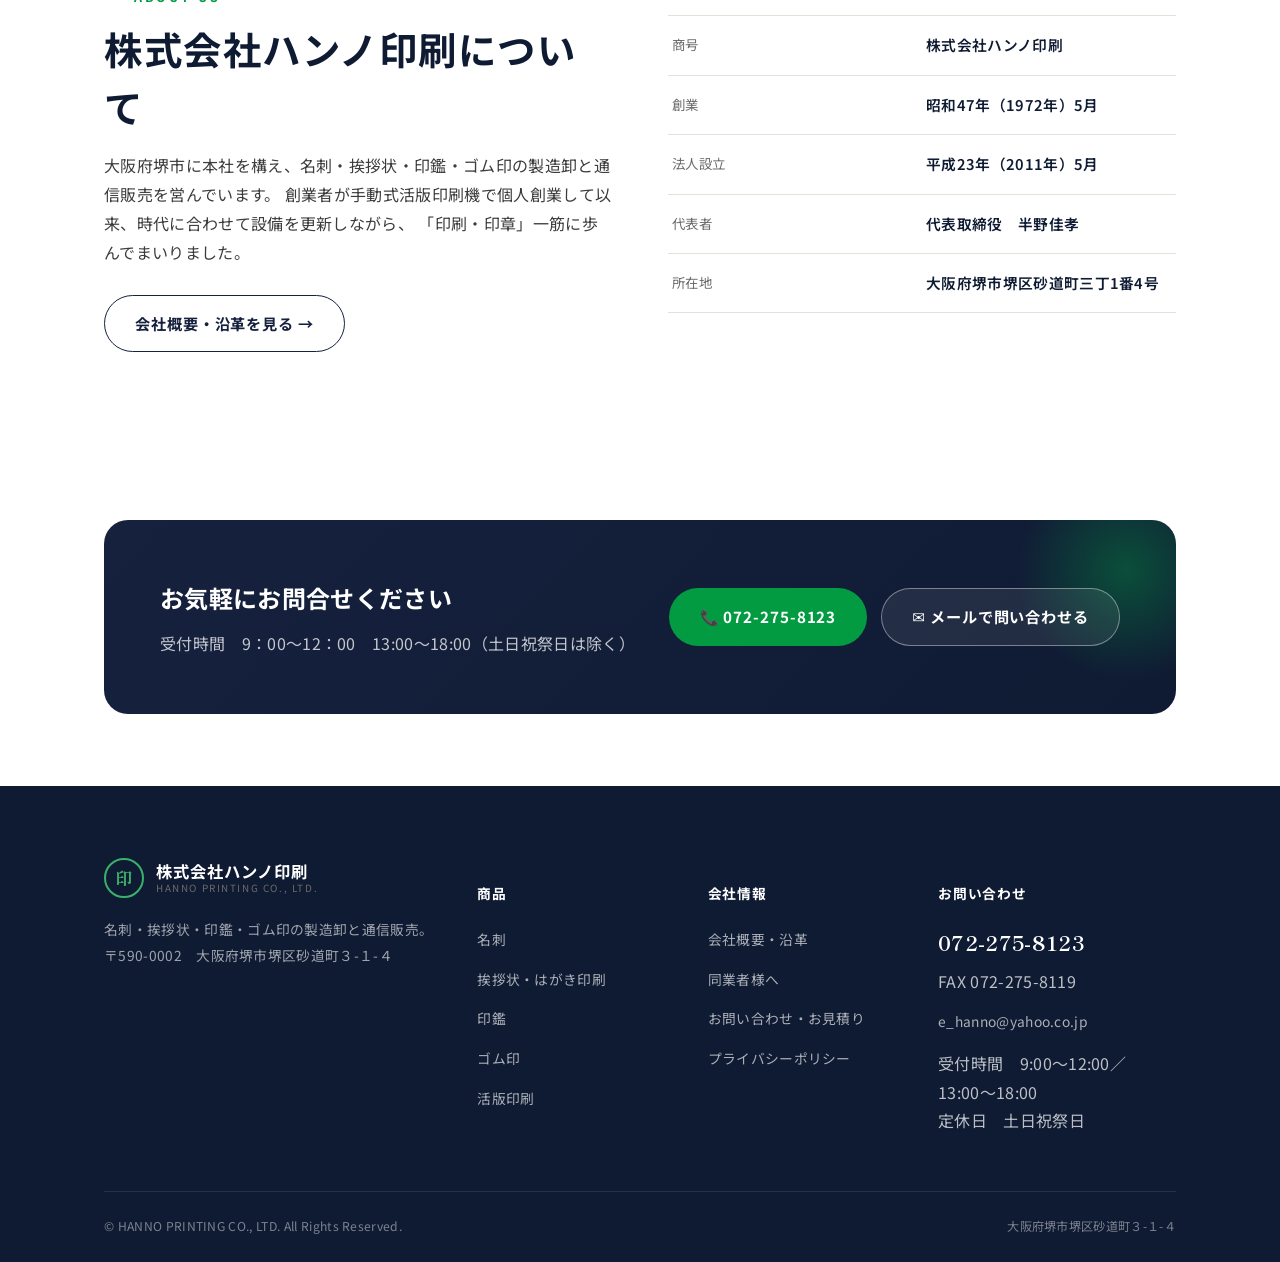
==== commit 64ffcc91: "ページ内容を現在の店の姿に合わせて更新 - 活版印刷ページ：今も活版で刷れると読める表現を改め、「原点と受け継ぐもの」の構成に。活版風の仕上がりを案内 - 沿革（会社案内・活版印刷）：平成7年1月の震" ====
--- a/index.html
+++ b/index.html
@@ -183,7 +183,7 @@
           <div class="body">
             <span class="tag">LETTERPRESS</span>
             <h3>活版印刷</h3>
-            <p>手動式活版印刷機からはじまった創業の原点。凹凸の質感が魅力の活版印刷にも対応しています。</p>
+            <p>手動式活版印刷機からはじまった創業の原点。浮き出し加工などによる「活版風」の仕上がりもご相談いただけます。</p>
             <span class="more">詳しく見る →</span>
           </div>
         </a>
@@ -209,9 +209,9 @@
       <div class="section-head center">
         <span class="eyebrow">Why Hanno</span>
         <h2 class="section-title">ハンノ印刷が選ばれる理由</h2>
-        <p class="section-lead">「お問い合せに親切に！」をモットーに、半世紀近く積み重ねてきた製造力と対応力です。</p>
-      </div>
-      <div class="grid grid-4">
+        <p class="section-lead">「お問い合せに親切に！」をモットーに、半世紀にわたり積み重ねてきた製造力と対応力です。</p>
+      </div>
+      <div class="grid grid-3">
         <div class="card">
           <div class="card-icon"><svg viewBox="0 0 24 24" fill="none" stroke="currentColor" stroke-width="1.8"><path d="M12 2v20M2 12h20"/></svg></div>
           <h3>創業50年超の実績</h3>
@@ -219,8 +219,18 @@
         </div>
         <div class="card">
           <div class="card-icon"><svg viewBox="0 0 24 24" fill="none" stroke="currentColor" stroke-width="1.8"><circle cx="12" cy="12" r="9"/><path d="M12 7v5l3 3"/></svg></div>
-          <h3>スピーディーな対応</h3>
-          <p>当日出荷や急ぎのお見積りにも対応。校正や紙見本もできる限り即日ご用意します。</p>
+          <h3>急ぎ・難しいご注文も</h3>
+          <p>短い納期のご注文や、他で断られたような難しいご注文も、まずはご相談ください。当日出荷や急ぎのお見積りにも対応します。</p>
+        </div>
+        <div class="card">
+          <div class="card-icon"><svg viewBox="0 0 24 24" fill="none" stroke="currentColor" stroke-width="1.8"><rect x="4" y="6" width="16" height="12" rx="2"/><line x1="8" y1="11" x2="16" y2="11"/><line x1="8" y1="14" x2="13" y2="14"/></svg></div>
+          <h3>名刺の現物から作り直し</h3>
+          <p>元のデータが無くても大丈夫です。お手元の名刺の現物から、版を作り直せます。</p>
+        </div>
+        <div class="card">
+          <div class="card-icon"><svg viewBox="0 0 24 24" fill="none" stroke="currentColor" stroke-width="1.8"><circle cx="11" cy="11" r="6"/><path d="M20 20l-4.5-4.5"/></svg></div>
+          <h3>丁寧で正確な校正</h3>
+          <p>校正では、確かめていただきたい所をはっきり示してお送りします。安心して内容をご確認いただけます。</p>
         </div>
         <div class="card">
           <div class="card-icon"><svg viewBox="0 0 24 24" fill="none" stroke="currentColor" stroke-width="1.8"><path d="M4 12l6 6L20 6"/></svg></div>
@@ -272,17 +282,17 @@
     <div class="container">
       <div class="grid grid-2" style="align-items:center; gap:56px;">
         <div class="photo-frame">
-          <img src="assets/img/letterpress-machine.jpg" alt="創業当時から受け継ぐ活版印刷機のイメージ" loading="lazy">
+          <img src="assets/img/letterpress-machine.jpg" alt="創業当時に使っていた手動式活版印刷機のイメージ" loading="lazy">
         </div>
         <div>
           <span class="eyebrow">Our Craft</span>
-          <h2 class="section-title">手動式活版印刷機から続く、<br>ものづくりへのこだわり</h2>
+          <h2 class="section-title">活版の時代から受け継ぐ、<br>文字の組み方</h2>
           <p class="section-lead">
             昭和47年、創業者が手動式活版印刷機で個人創業したのが、ハンノ印刷のはじまりです。
-            時代に合わせて設備を更新しながらも、一枚一枚に丁寧に向き合うものづくりの姿勢は
-            変わらず受け継いでいます。
+            活版印刷機での印刷は今はしていませんが、文字の並べ方や余白の取り方には、
+            活版時代の組版の決まりを今も守っています。読みやすく、品のある仕上がりをお届けします。
           </p>
-          <a href="letterpress.html" class="btn btn-outline" style="margin-top:28px;">活版印刷へのこだわりを見る →</a>
+          <a href="letterpress.html" class="btn btn-outline" style="margin-top:28px;">ハンノ印刷の原点を見る →</a>
         </div>
       </div>
     </div>
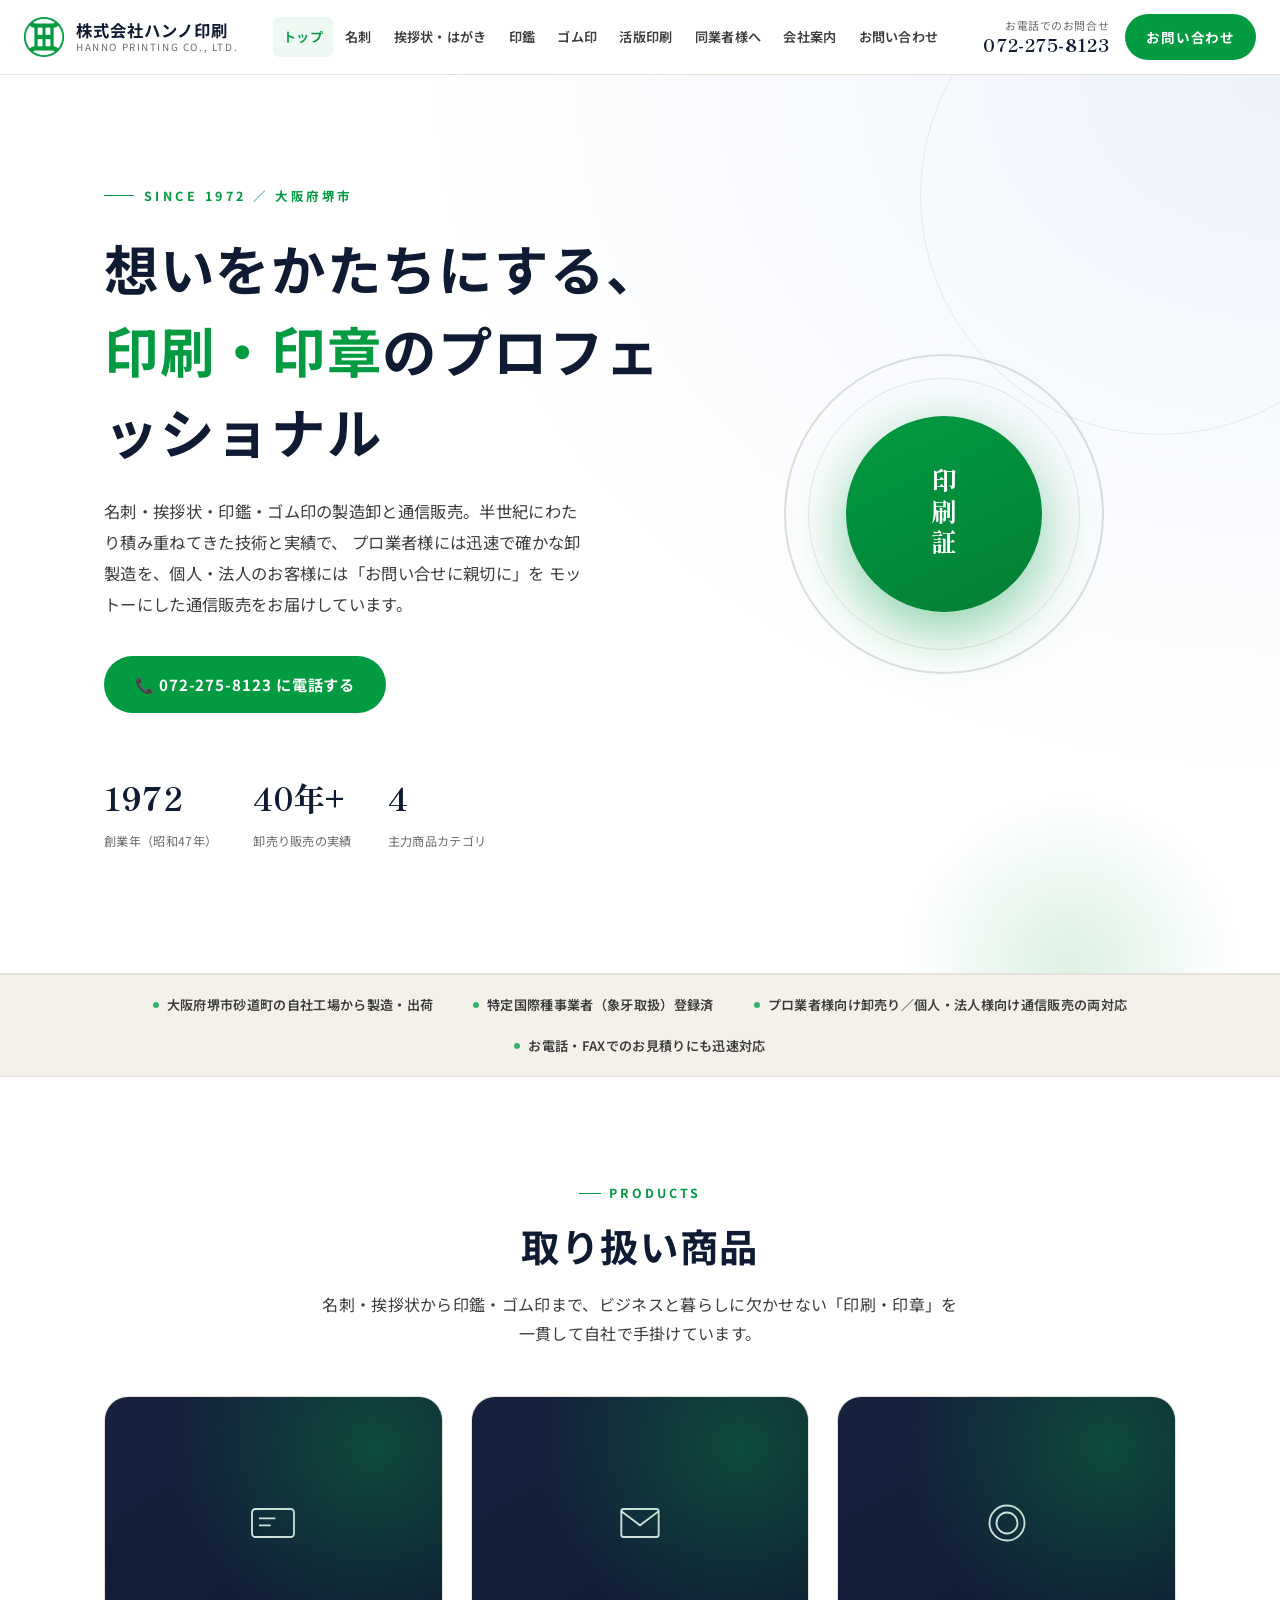
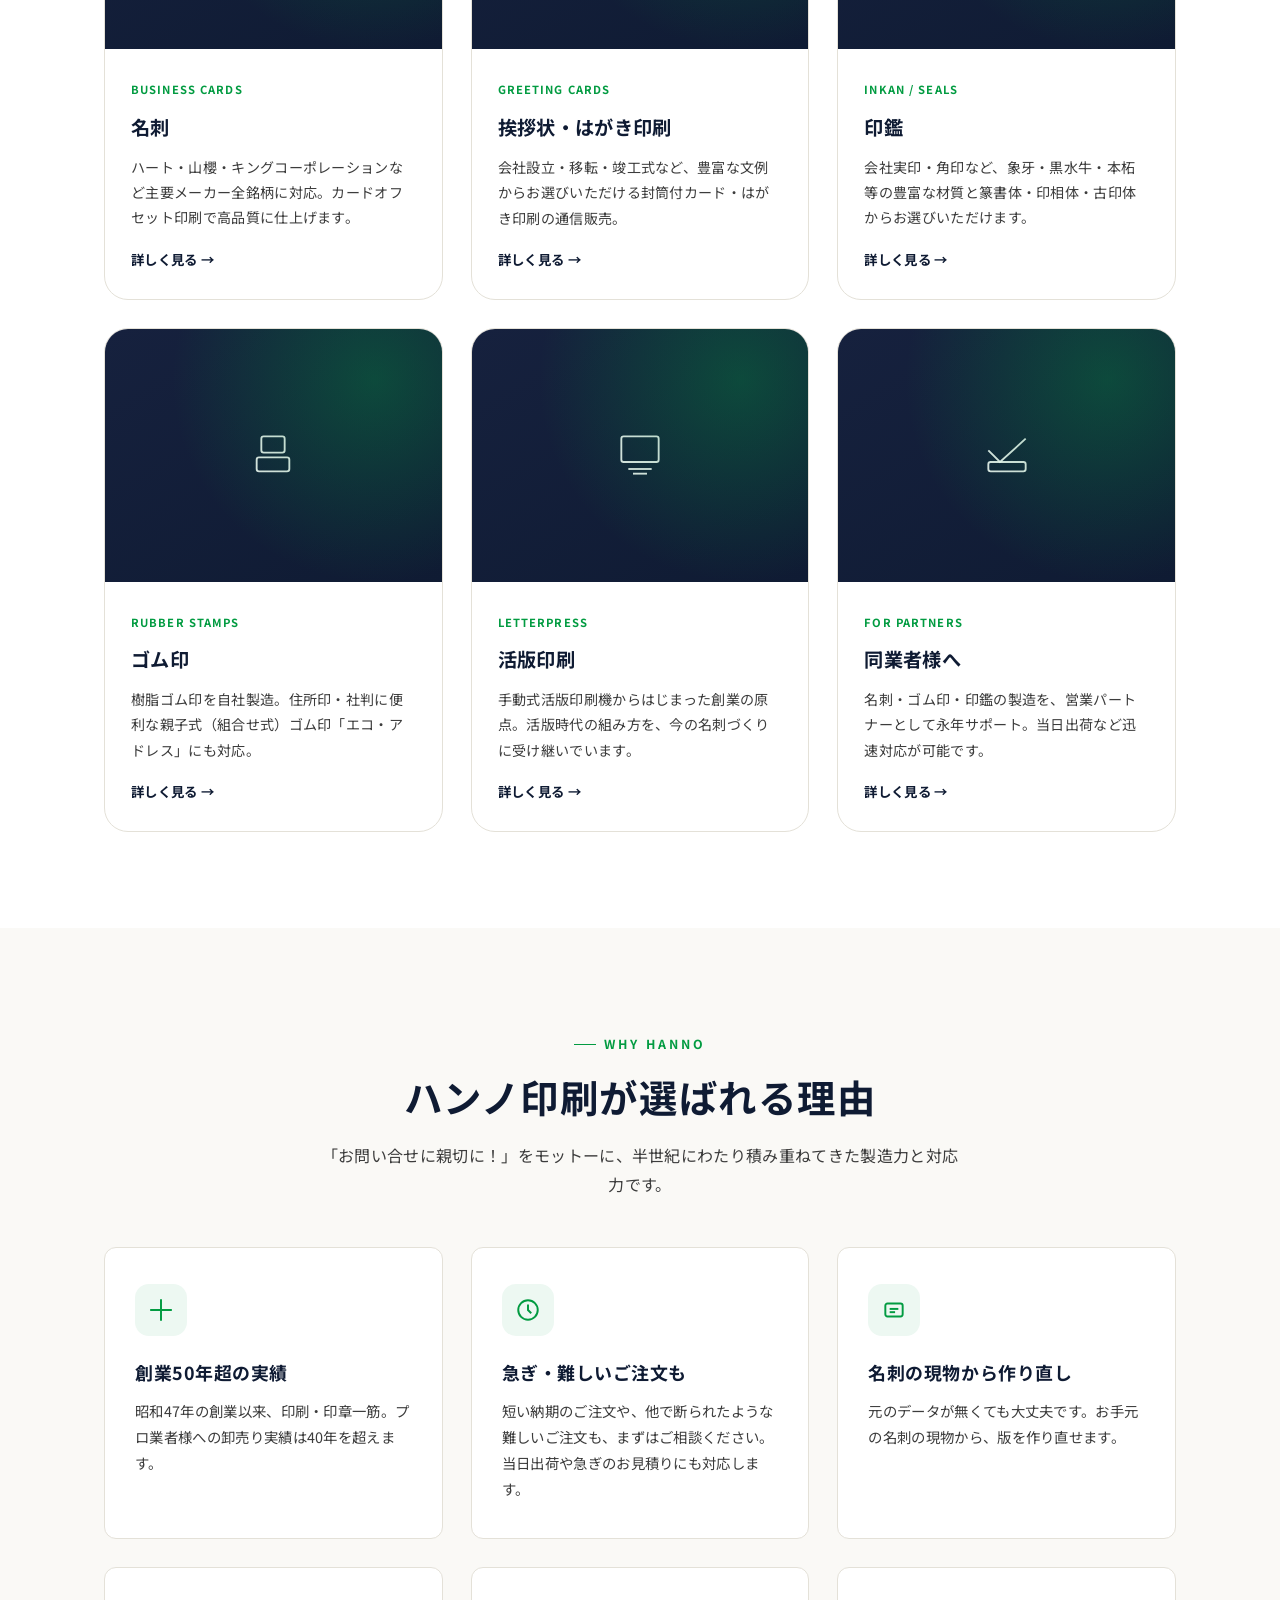
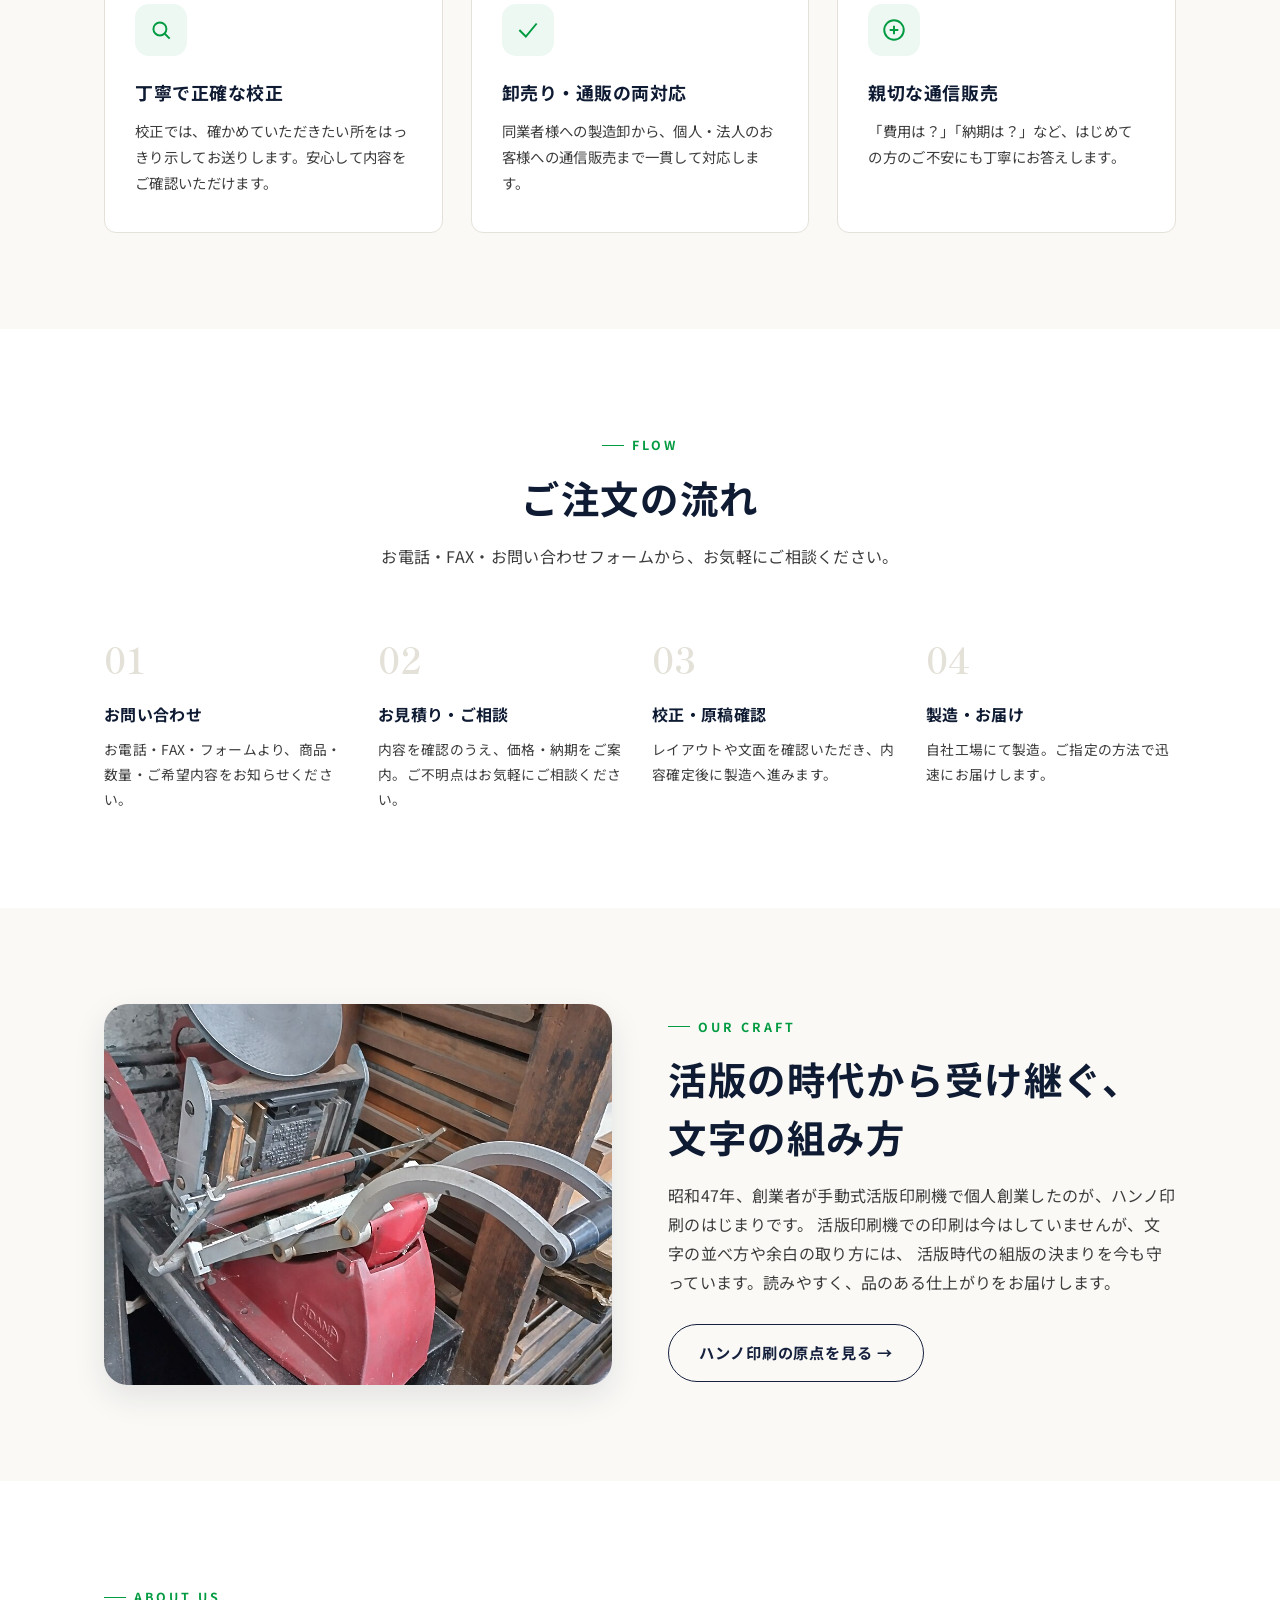
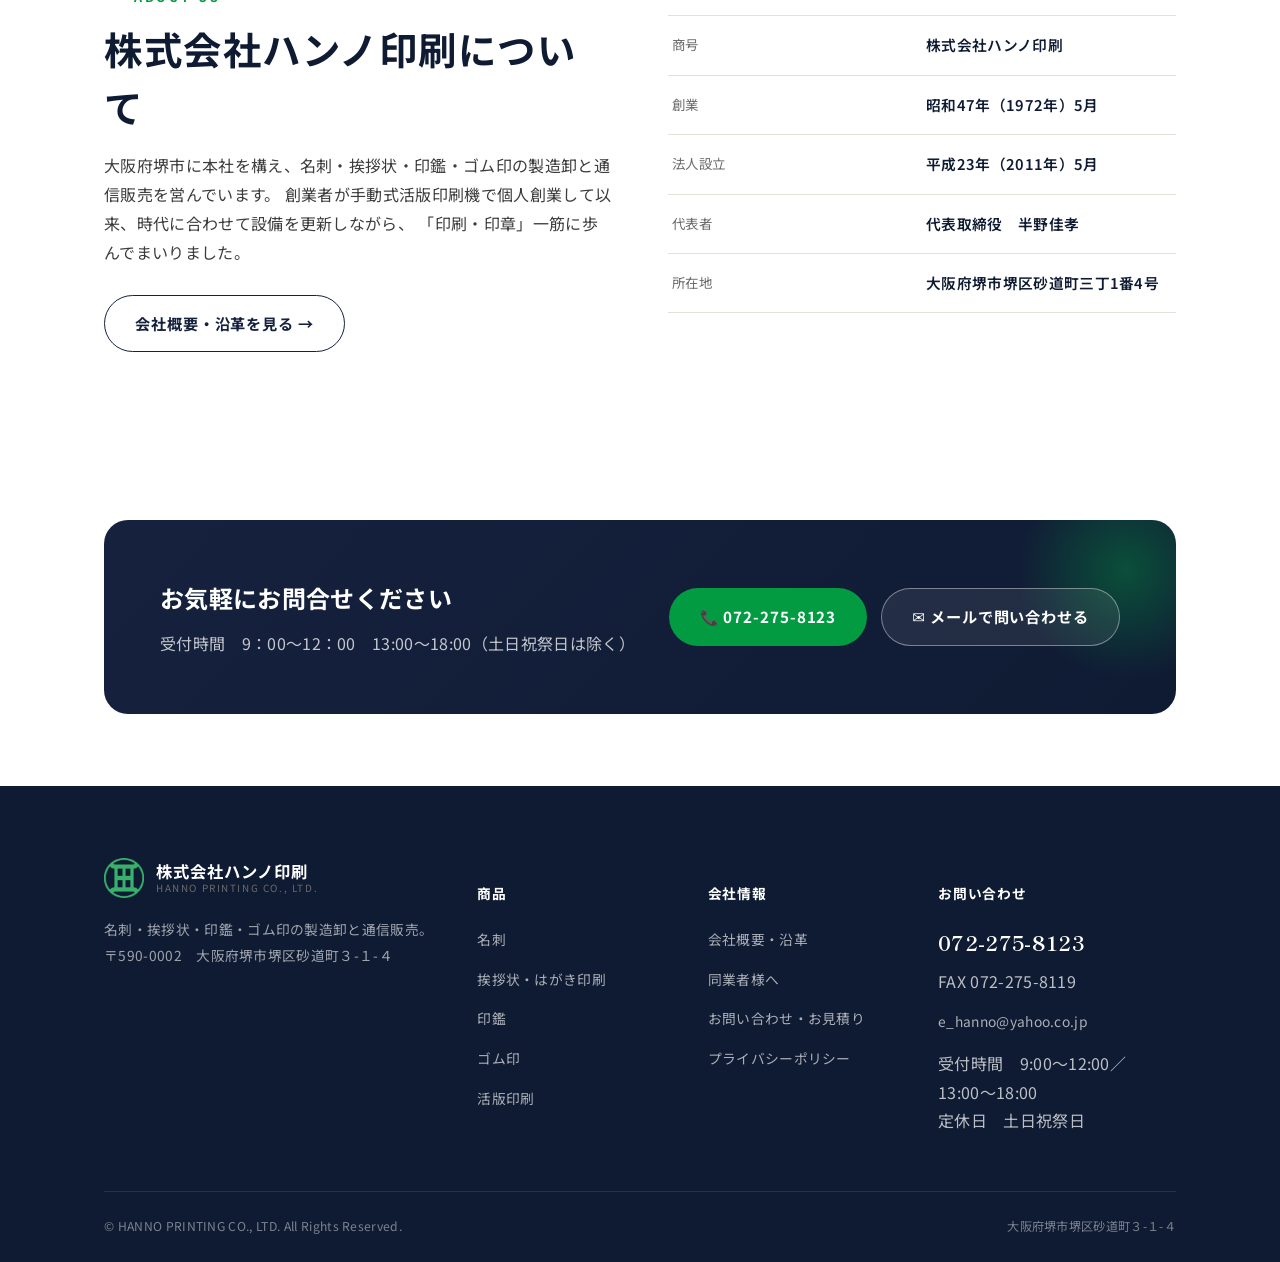
==== commit afd322dd: "活版風の表現を直し、社章を本物のマークに差し替え - 浮き出し加工は社章マークの型押しのため、「活版風」の表現をやめた - ヘッダーとフッターの仮マーク「印」を社章（緑）に差し替え  Co-Autho" ====
--- a/index.html
+++ b/index.html
@@ -15,7 +15,7 @@
 <header class="site-header">
   <div class="header-inner">
     <a href="index.html" class="brand">
-      <span class="brand-mark">印</span>
+      <img class="brand-mark" src="assets/img/hanno-mark.png" alt="ハンノ印刷の社章">
       <span class="brand-text">
         <span class="brand-jp">株式会社ハンノ印刷</span>
         <span class="brand-en">HANNO PRINTING CO., LTD.</span>
@@ -183,7 +183,7 @@
           <div class="body">
             <span class="tag">LETTERPRESS</span>
             <h3>活版印刷</h3>
-            <p>手動式活版印刷機からはじまった創業の原点。浮き出し加工などによる「活版風」の仕上がりもご相談いただけます。</p>
+            <p>手動式活版印刷機からはじまった創業の原点。活版時代の組み方を、今の名刺づくりに受け継いでいます。</p>
             <span class="more">詳しく見る →</span>
           </div>
         </a>
@@ -346,7 +346,7 @@
     <div class="footer-grid">
       <div class="footer-brand">
         <a href="index.html" class="brand">
-          <span class="brand-mark">印</span>
+          <img class="brand-mark" src="assets/img/hanno-mark-light.png" alt="ハンノ印刷の社章">
           <span class="brand-text">
             <span class="brand-jp">株式会社ハンノ印刷</span>
             <span class="brand-en">HANNO PRINTING CO., LTD.</span>
--- a/assets/css/style.css
+++ b/assets/css/style.css
@@ -148,15 +148,7 @@
 .brand-mark {
   width: 40px;
   height: 40px;
-  border-radius: 50%;
-  border: 2px solid var(--seal-500);
-  color: var(--seal-500);
-  display: flex;
-  align-items: center;
-  justify-content: center;
-  font-family: var(--font-serif-jp);
-  font-weight: 700;
-  font-size: 1.05rem;
+  object-fit: contain;
   flex-shrink: 0;
 }
 .brand-text { display: flex; flex-direction: column; line-height: 1.3; white-space: nowrap; }
@@ -612,7 +604,6 @@
   border-bottom: 1px solid rgba(255,255,255,0.1);
 }
 .footer-brand .brand { color: #fff; margin-bottom: 18px; }
-.footer-brand .brand-mark { border-color: var(--seal-400); color: var(--seal-400); }
 .footer-brand p { font-size: 0.86rem; line-height: 1.9; color: rgba(255,255,255,0.6); }
 .footer-col h5 { color: #fff; font-size: 0.86rem; letter-spacing: 0.06em; margin-bottom: 18px; }
 .footer-col ul li { margin-bottom: 11px; }
